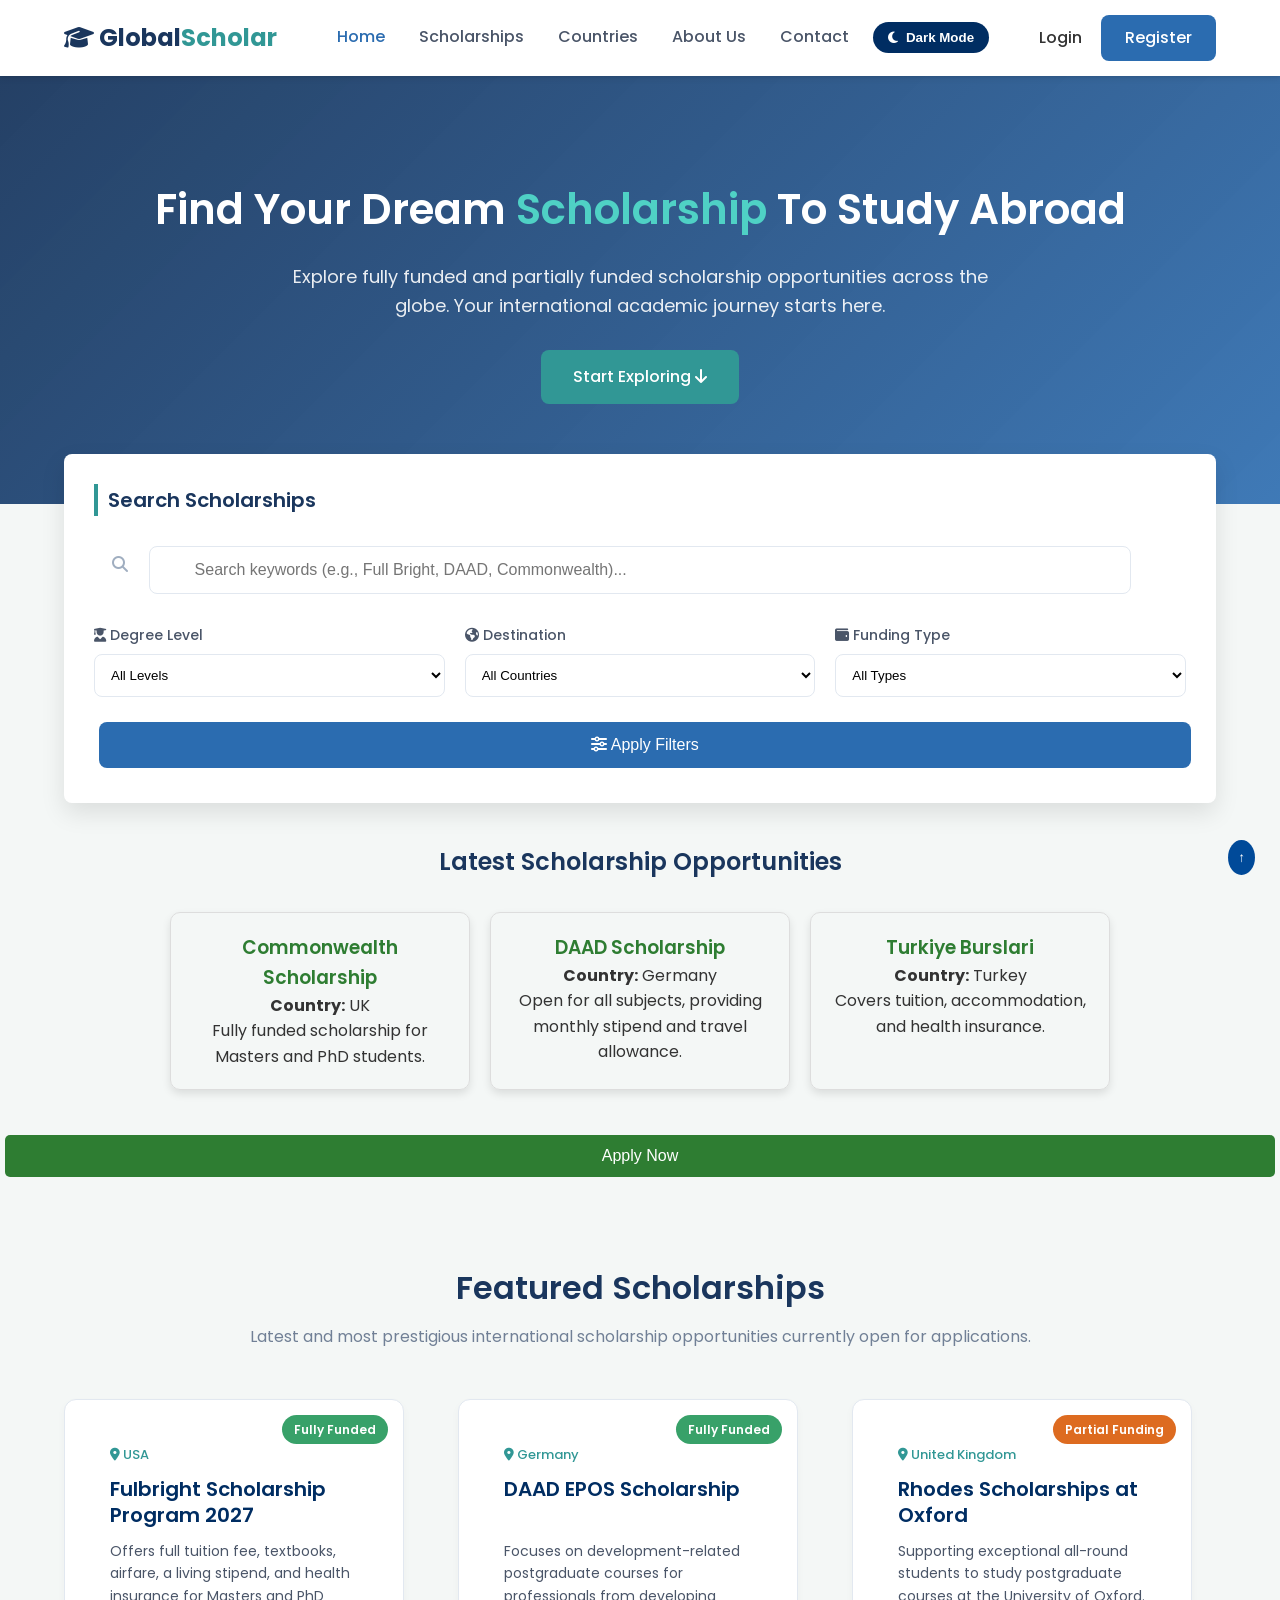
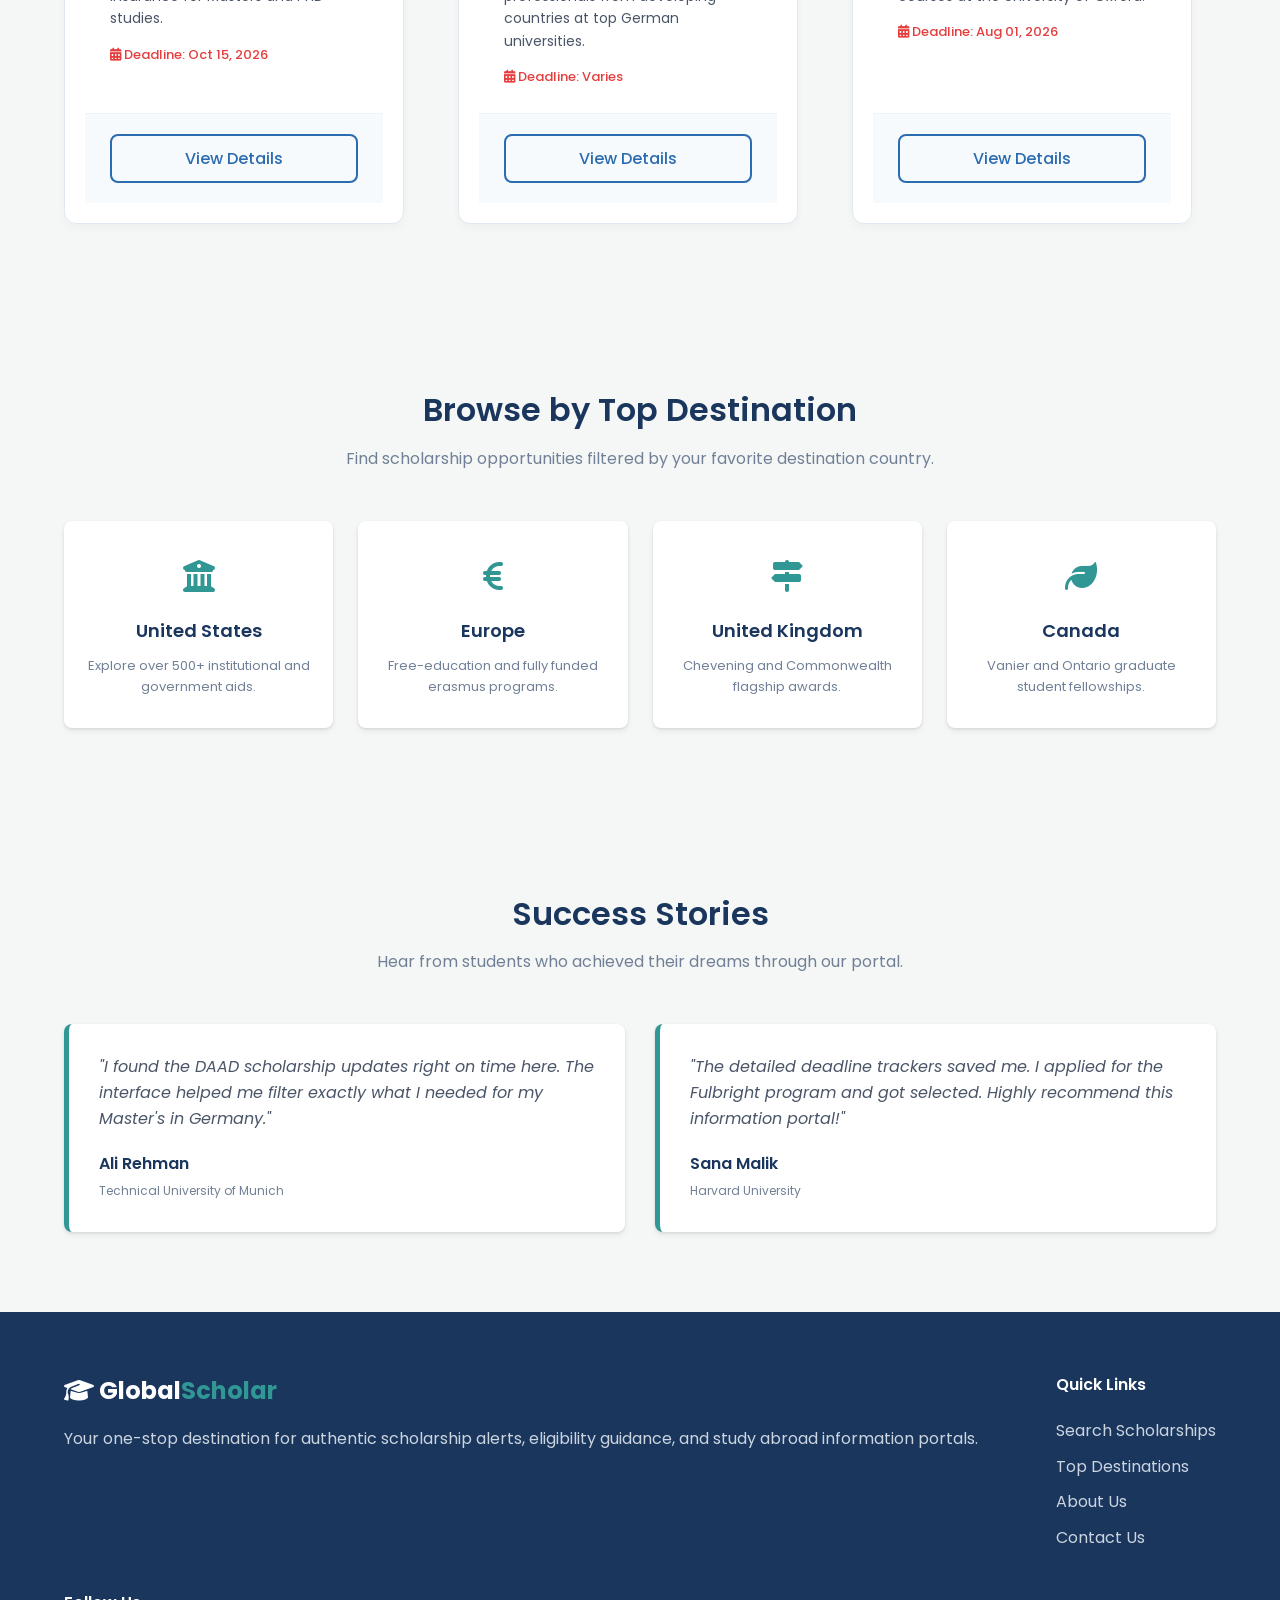
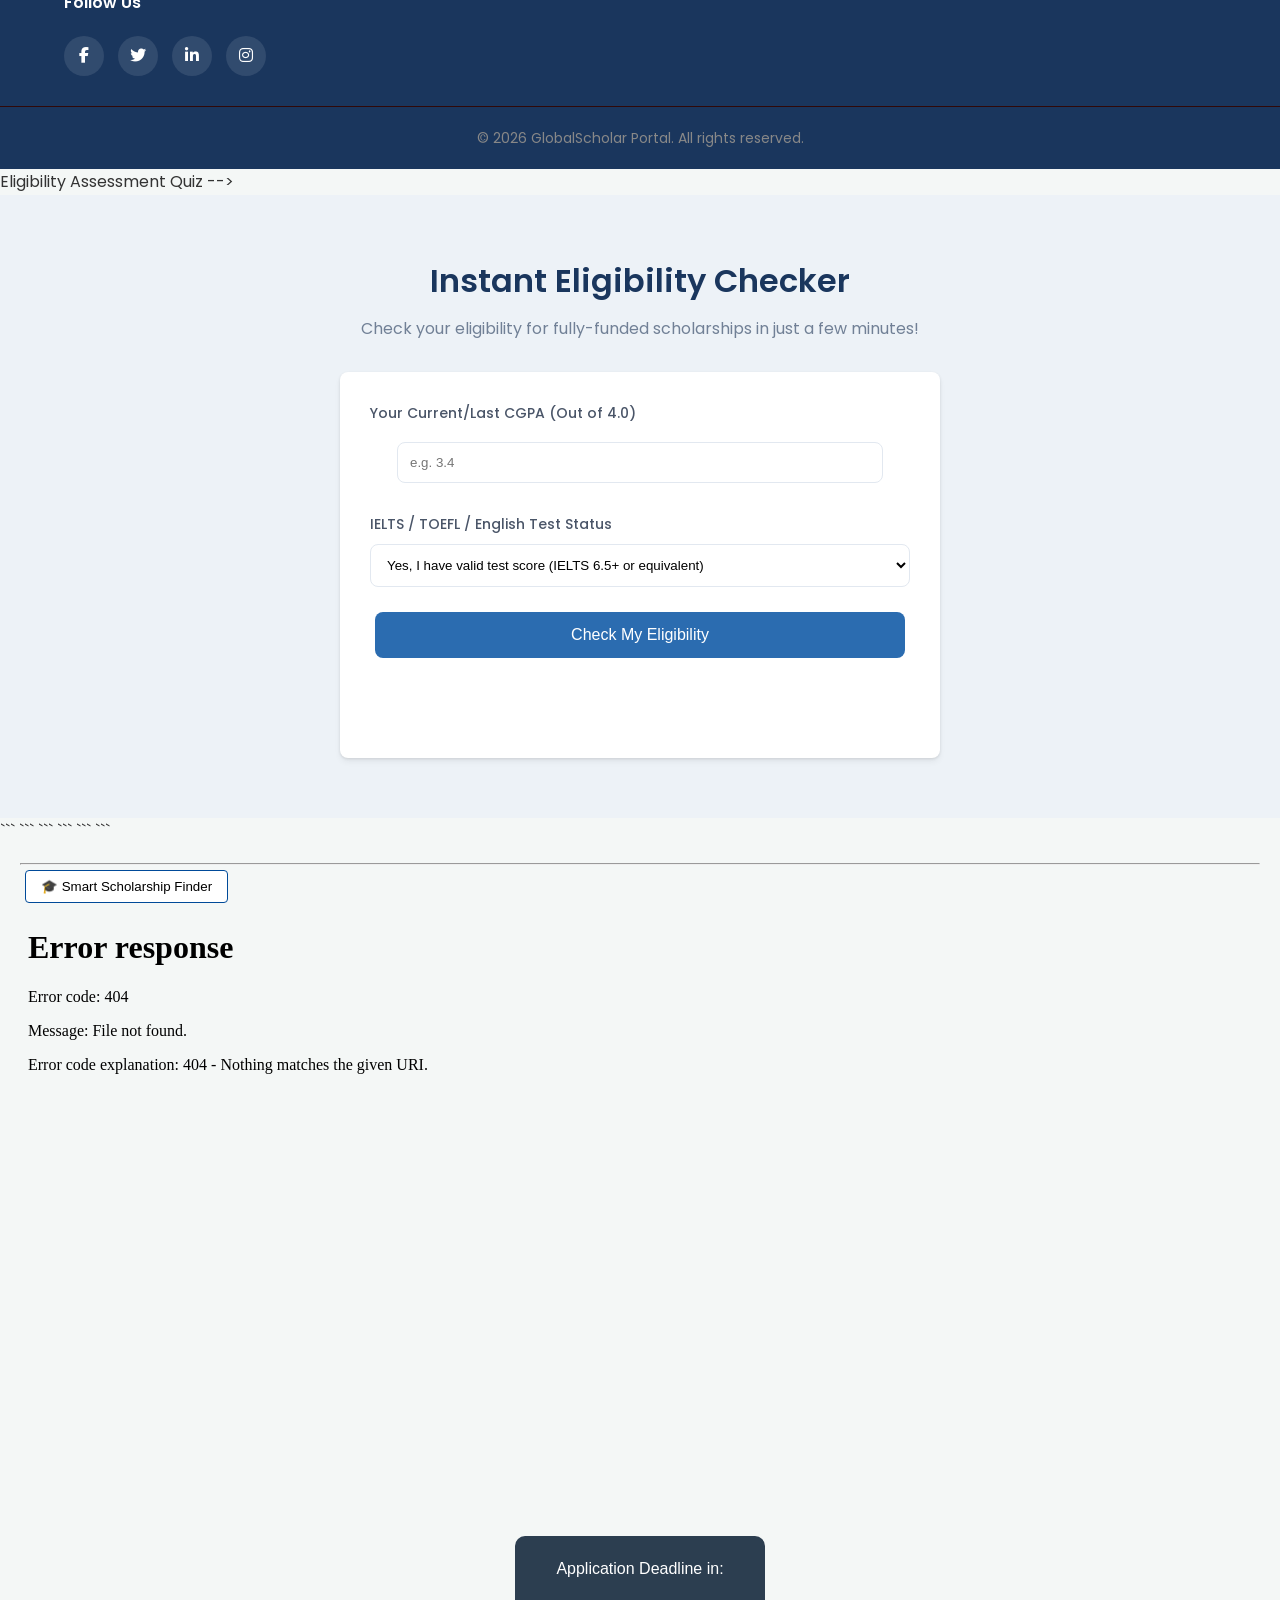
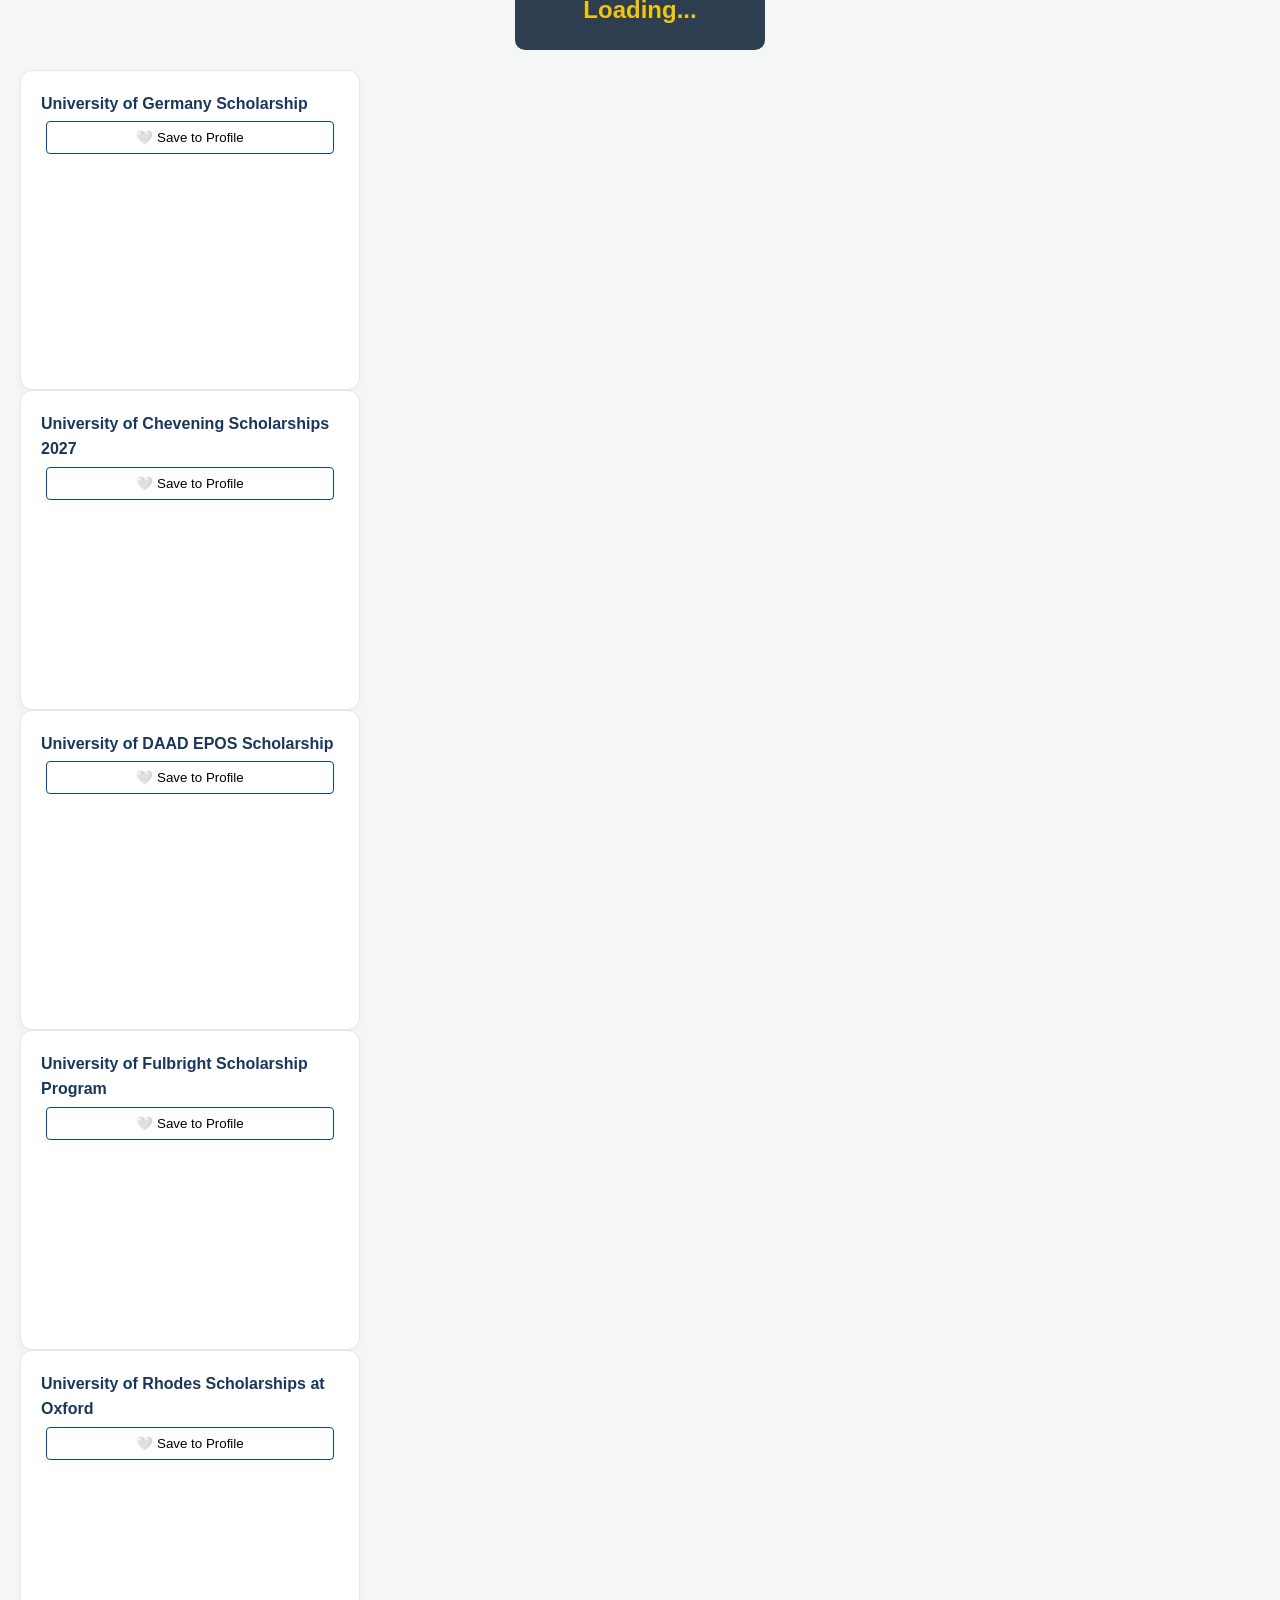
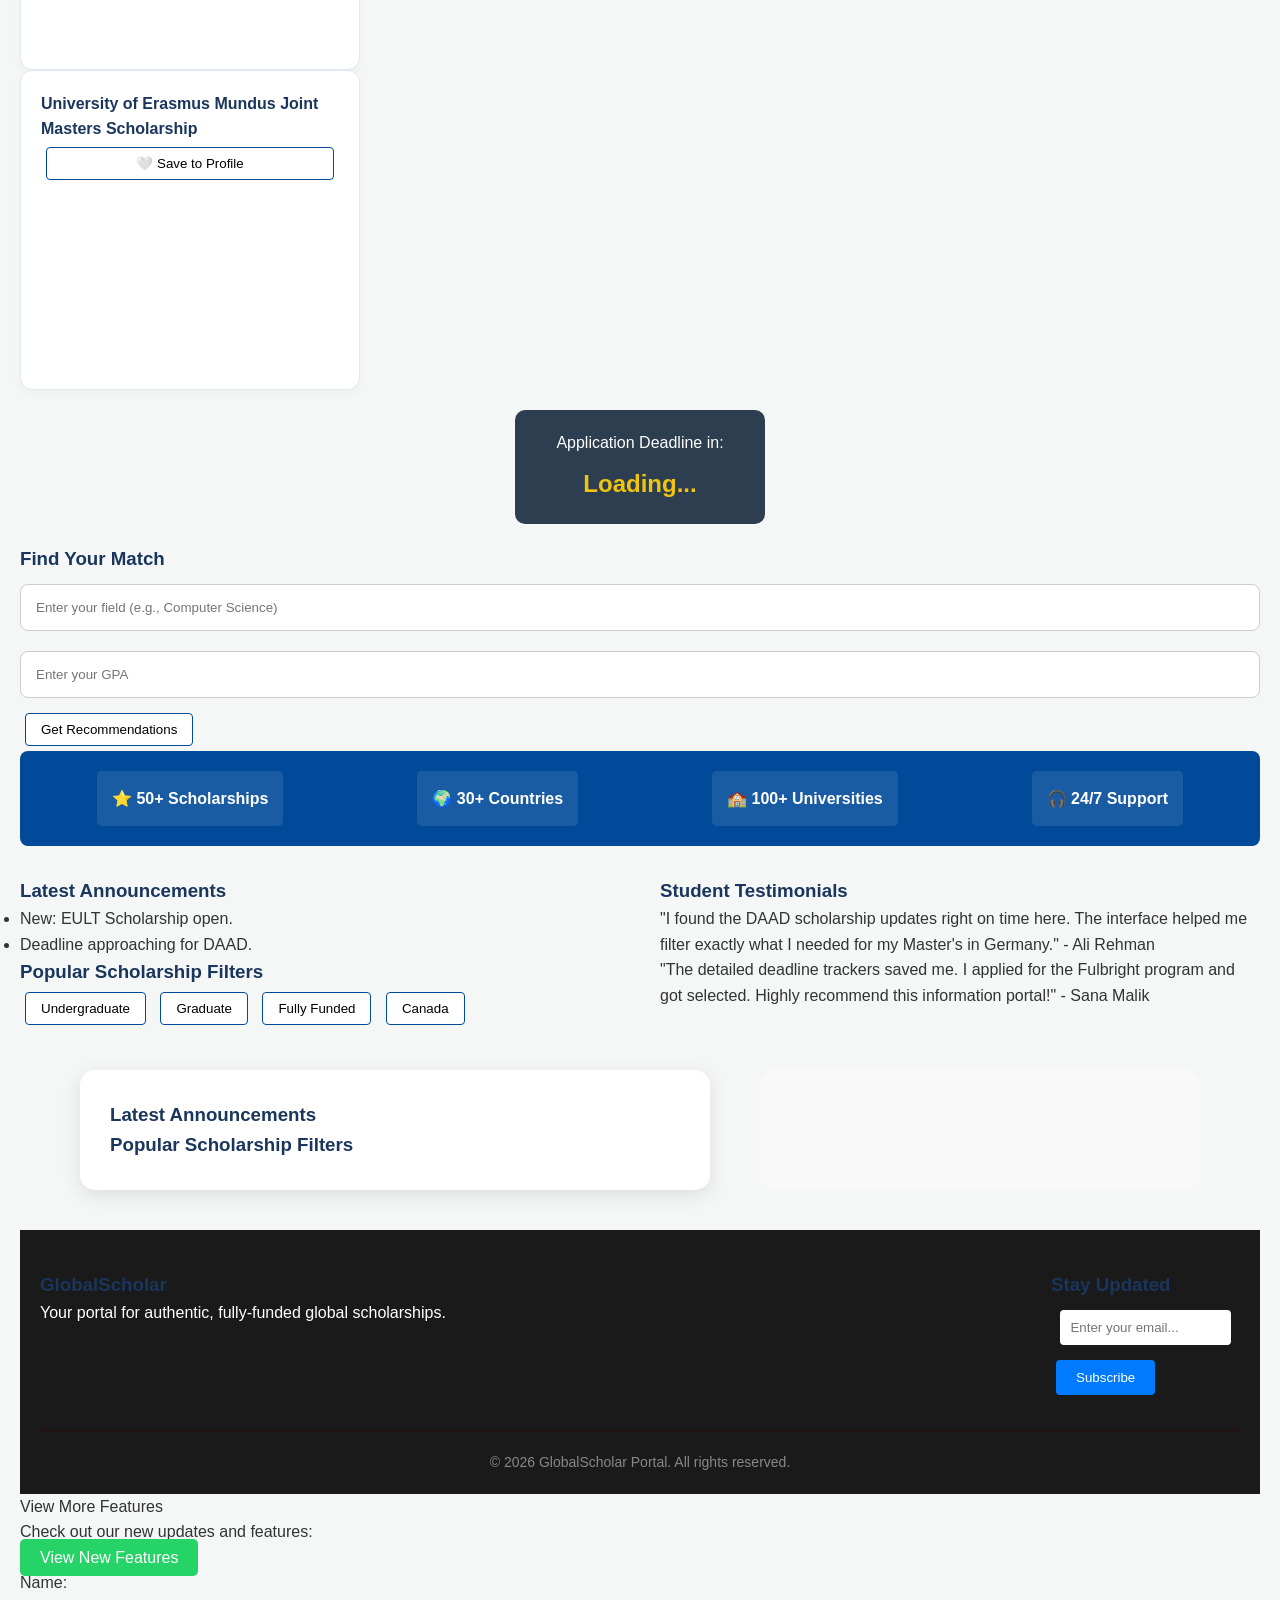
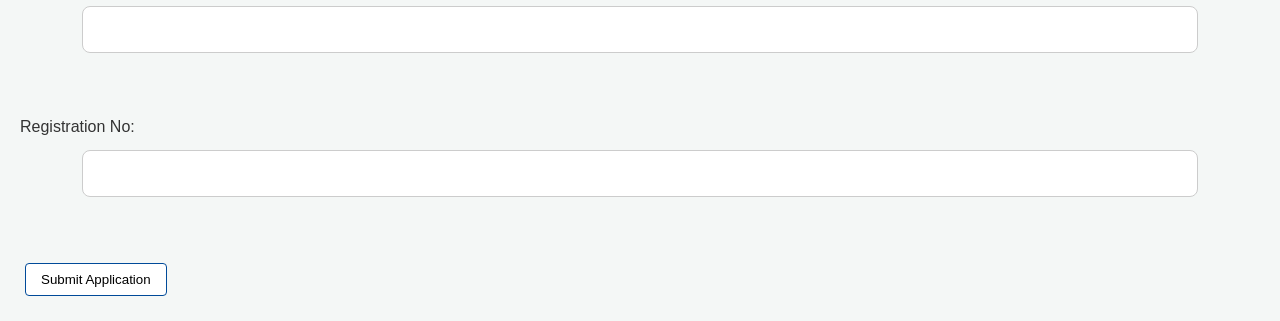
==== index.html @ ce367b67 "Add files via upload upload" ====
<!DOCTYPE html>
<html lang="en">
<head>
    <meta charset="UTF-8">
    <meta name="viewport" content="width=device-width, initial-scale=1.0">
    <title>GlobalScholar | Study Abroad Scholarship Information Portal</title>
    <link href="https://fonts.googleapis.com/css2?family=Poppins:wght@300;400;500;600;700&display=swap" rel="stylesheet">
    <link rel="stylesheet" href="https://cdnjs.cloudflare.com/ajax/libs/font-awesome/6.4.0/css/all.min.css">
    <link rel="stylesheet" href="style.css">
    <link rel="stylesheet" href="smooth.css">
    <link rel="stylesheet" href="fix-layout.css">
</head>
<link rel="stylesheet" href="fix-jump.css">
<script src="fix-jump.js"></script>
<body>

    <header class="navbar">
        <div class="container logo-container">
            <a href="#" class="logo"><i class="fas fa-graduation-cap"></i> Global<span>Scholar</span></a>

            <!-- Is code ko index.html ke Header ke andar nav-links se replace karein -->
<nav class="nav-links" id="navLinks">
    <a href="index.html" class="active">Home</a>
    <a href="#scholarships">Scholarships</a>
    <a href="#countries">Countries</a>
    <a href="about.html">About Us</a>
    <a href="contact.html">Contact</a>
    <button id="themeToggle" class="theme-btn" onclick="toggleTheme()">
    <i class="fas fa-moon"></i> Dark Mode
</button>
</nav>

            <div class="nav-auth">
                <a href="#" class="btn-login">Login</a>
                <a href="#" class="btn btn-primary">Register</a>
                
            </div>
            <button class="menu-toggle" id="menuToggle">
                <i class="fas fa-bars"></i>
            </button>

        </div>
    </header>

    <section class="hero">
        <div class="container hero-content">
            <h1>Find Your Dream <span>Scholarship</span> To Study Abroad</h1>
            <p>Explore fully funded and partially funded scholarship opportunities across the globe. Your international academic journey starts here.</p>
            <a href="#search-section" class="btn btn-secondary btn-large">Start Exploring <i class="fas fa-arrow-down"></i></a>
        </div>
    </section>

    <section id="search-section" class="search-filter-section">
        <div class="container">
            <div class="search-wrapper">
                <h2>Search Scholarships</h2>
                <form id="filterForm" class="filter-form">
                    <div class="input-group search-bar">
                        <i class="fas fa-search"></i>
                        <input type="text" id="searchInput" placeholder="Search keywords (e.g., Full Bright, DAAD, Commonwealth)...">
                    </div>
                    <div class="filters-grid">
                        <div class="input-group">
                            <label for="degreeFilter"><i class="fas fa-user-graduate"></i> Degree Level</label>
                            <select id="degreeFilter">
                                <option value="">All Levels</option>
                                <option value="bachelors">Bachelors</option>
                                <option value="masters">Masters / MS</option>
                                <option value="phd">PhD</option>
                            </select>
                        </div>
                        <div class="input-group">
                            <label for="countryFilter"><i class="fas fa-globe-americas"></i> Destination</label>
                            <select id="countryFilter">
                                <option value="">All Countries</option>
                                <option value="usa">United States</option>
                                <option value="uk">United Kingdom</option>
                                <option value="germany">Germany</option>
                                <option value="canada">Canada</option>
                                <option value="australia">Australia</option>
                            </select>
                        </div>
                        <div class="input-group">
                            <label for="typeFilter"><i class="fas fa-wallet"></i> Funding Type</label>
                            <select id="typeFilter">
                                <option value="">All Types</option>
                                <option value="fully-funded">Fully Funded</option>
                                <option value="partially-funded">Partially Funded</option>
                                <option value="tuition-waiver">Tuition Fee Waiver</option>
                            </select>
                        </div>
                    </div>
                    <button type="submit" class="btn btn-primary btn-search"><i class="fas fa-sliders-h"></i> Apply Filters</button>
                </form>
            </div>
        </div>
    </section>

             <section id="scholarships" style="padding: 40px 20px; text-align: center;">
    <h2 style="margin-bottom: 30px;">Latest Scholarship Opportunities</h2>
    
    <div style="display: flex; flex-wrap: wrap; justify-content: center; gap: 20px;">

        <div style="border: 1px solid #ddd; padding: 20px; width: 300px; border-radius: 10px; box-shadow: 0 4px 8px rgba(0,0,0,0.1);">
            <h3 style="color: #2e7d32;">Commonwealth Scholarship</h3>
            <p><strong>Country:</strong> UK</p>
            <p>Fully funded scholarship for Masters and PhD students.</p>
            </div>

        <div style="border: 1px solid #ddd; padding: 20px; width: 300px; border-radius: 10px; box-shadow: 0 4px 8px rgba(0,0,0,0.1);">
            <h3 style="color: #2e7d32;">DAAD Scholarship</h3>
            <p><strong>Country:</strong> Germany</p>
            <p>Open for all subjects, providing monthly stipend and travel allowance.</p>
            </div>

        <div style="border: 1px solid #ddd; padding: 20px; width: 300px; border-radius: 10px; box-shadow: 0 4px 8px rgba(0,0,0,0.1);">
            <h3 style="color: #2e7d32;">Turkiye Burslari</h3>
            <p><strong>Country:</strong> Turkey</p>
            <p>Covers tuition, accommodation, and health insurance.</p>
            </div>

    </div>
</section>
        

    
         <button type="button" 
        onclick="window.location.href='apply.html';" 
        style="padding: 12px 24px; background-color: #2e7d32; color: white; border: none; border-radius: 5px; cursor: pointer; font-size: 16px;">
    Apply Now
</button>


        <script>
    document.querySelectorAll('a[href="#"]').forEach(anchor => {
        anchor.addEventListener('click', function (e) {
            e.preventDefault(); // Yeh page ko upar jump karne se rokta hai
        });
    });
</script>

    </div>
</section>


    <section id="scholarships" class="scholarships-section">
        <div class="container">
            <div class="section-title">
                <h2>Featured Scholarships</h2>
                <p>Latest and most prestigious international scholarship opportunities currently open for applications.</p>
            </div>
            
            <div class="scholarship-grid" id="scholarshipGrid">
                <div class="scholarship-card" data-degree="masters phd" data-country="usa" data-type="fully-funded">
                    <div class="card-badge fully-funded">Fully Funded</div>
                    <div class="card-body">
                        <div class="country-tag"><i class="fas fa-map-marker-alt"></i> USA</div>
                        <h3>Fulbright Scholarship Program 2027</h3>
                        <p>Offers full tuition fee, textbooks, airfare, a living stipend, and health insurance for Masters and PhD studies.</p>
                        <div class="card-meta">
                            <span><i class="fas fa-calendar-alt"></i> Deadline: Oct 15, 2026</span>
                        </div>
                    </div>
                    <div class="card-footer">
                        <a href="#" class="btn btn-outline">View Details</a>
                    </div>
                </div>

                <div class="scholarship-card" data-degree="masters" data-country="germany" data-type="fully-funded">
                    <div class="card-badge fully-funded">Fully Funded</div>
                    <div class="card-body">
                        <div class="country-tag"><i class="fas fa-map-marker-alt"></i> Germany</div>
                        <h3>DAAD EPOS Scholarship</h3>
                        <p>Focuses on development-related postgraduate courses for professionals from developing countries at top German universities.</p>
                        <div class="card-meta">
                            <span><i class="fas fa-calendar-alt"></i> Deadline: Varies</span>
                        </div>
                    </div>
                    <div class="card-footer">
                        <a href="#" class="btn btn-outline">View Details</a>
                    </div>
                </div>

                <div class="scholarship-card" data-degree="bachelors masters" data-country="uk" data-type="partially-funded">
                    <div class="card-badge partially-funded">Partial Funding</div>
                    <div class="card-body">
                        <div class="country-tag"><i class="fas fa-map-marker-alt"></i> United Kingdom</div>
                        <h3>Rhodes Scholarships at Oxford</h3>
                        <p>Supporting exceptional all-round students to study postgraduate courses at the University of Oxford.</p>
                        <div class="card-meta">
                            <span><i class="fas fa-calendar-alt"></i> Deadline: Aug 01, 2026</span>
                        </div>
                    </div>
                    <div class="card-footer">
                        <a href="#" class="btn btn-outline">View Details</a>
                    </div>
                </div>
            </div>
        </div>
    </section>

    <section id="countries" class="countries-section">
        <div class="container">
            <div class="section-title">
                <h2>Browse by Top Destination</h2>
                <p>Find scholarship opportunities filtered by your favorite destination country.</p>
            </div>
            <div class="countries-grid">
                <div class="country-card">
                    <div class="icon-box"><i class="fas fa-university"></i></div>
                    <h3>United States</h3>
                    <p>Explore over 500+ institutional and government aids.</p>
                </div>
                <div class="country-card">
                    <div class="icon-box"><i class="fas fa-euro-sign"></i></div>
                    <h3>Europe</h3>
                    <p>Free-education and fully funded erasmus programs.</p>
                </div>
                <div class="country-card">
                    <div class="icon-box"><i class="fas fa-map-signs"></i></div>
                    <h3>United Kingdom</h3>
                    <p>Chevening and Commonwealth flagship awards.</p>
                </div>
                <div class="country-card">
                    <div class="icon-box"><i class="fas fa-leaf"></i></div>
                    <h3>Canada</h3>
                    <p>Vanier and Ontario graduate student fellowships.</p>
                </div>
            </div>
        </div>
    </section>

    <section class="testimonials-section">
        <div class="container">
            <div class="section-title">
                <h2>Success Stories</h2>
                <p>Hear from students who achieved their dreams through our portal.</p>
            </div>
            <div class="testimonials-grid">
                <div class="testimonial-card">
                    <p class="quote">"I found the DAAD scholarship updates right on time here. The interface helped me filter exactly what I needed for my Master's in Germany."</p>
                    <div class="user-info">
                        <h4>Ali Rehman</h4>
                        <span>Technical University of Munich</span>
                    </div>
                </div>
                <div class="testimonial-card">
                    <p class="quote">"The detailed deadline trackers saved me. I applied for the Fulbright program and got selected. Highly recommend this information portal!"</p>
                    <div class="user-info">
                        <h4>Sana Malik</h4>
                        <span>Harvard University</span>
                    </div>
                </div>
            </div>
        </div>
    </section>

    <footer>
        <div class="container footer-content">
            <div class="footer-brand">
                <a href="#" class="logo"><i class="fas fa-graduation-cap"></i> Global<span>Scholar</span></a>
                <p>Your one-stop destination for authentic scholarship alerts, eligibility guidance, and study abroad information portals.</p>
            </div>
            
            
<div class="footer-links">
    <h4>Quick Links</h4>
    <ul>
        <li><a href="#search-section">Search Scholarships</a></li>
        <li><a href="#countries">Top Destinations</a></li>
        <li><a href="about.html">About Us</a></li>
        <li><a href="contact.html">Contact Us</a></li>
    </ul>
</div>
            <div class="footer-socials">
                <h4>Follow Us</h4>
                <div class="social-icons">
                    <a href="#"><i class="fab fa-facebook-f"></i></a>
                    <a href="#"><i class="fab fa-twitter"></i></a>
                    <a href="#"><i class="fab fa-linkedin-in"></i></a>
                    <a href="#"><i class="fab fa-instagram"></i></a>
    
                </div>
            </div>
        </div>
        <div class="footer-bottom">
            <p>&copy; 2026 GlobalScholar Portal. All rights reserved.</p>
        </div>
    </footer>
    
    <script src="script.js"></script>

Eligibility Assessment Quiz -->
<section class="quiz-section" style="padding: 60px 0; background-color: #edf2f7;">
    <div class="container">
        <div class="section-title" style="text-align: center; margin-bottom: 30px;">
            <h2>Instant Eligibility Checker</h2>
            <p>Check your eligibility for fully-funded scholarships in just a few minutes!</p>
        </div>
        
        <div style="max-width: 600px; margin: 0 auto; background: #fff; padding: 30px; border-radius: 8px; box-shadow: var(--shadow);">
            <form id="eligibilityForm" style="display: flex; flex-direction: column; gap: 20px;">
                <div class="input-group" style="display: flex; flex-direction: column; gap: 8px;">
                    <label style="font-weight: 500;">Your Current/Last CGPA (Out of 4.0)</label>
                    <input type="number" id="quizCgpa" step="0.1" min="0" max="4" placeholder="e.g. 3.4" required style="padding: 12px; border: 1px solid #e2e8f0; border-radius: 8px; outline: none;">
                </div>
                
                <div class="input-group" style="display: flex; flex-direction: column; gap: 8px;">
                    <label style="font-weight: 500;">IELTS / TOEFL / English Test Status</label>
                    <select id="quizEnglish" required style="padding: 12px; border: 1px solid #e2e8f0; border-radius: 8px; outline: none; background: #fff;">
                        <option value="yes">Yes, I have valid test score (IELTS 6.5+ or equivalent)</option>
                        <option value="no">No, but I can manage or have English Proficiency Certificate</option>
                    </select>
                </div>

                <button type="submit" class="btn btn-primary" style="padding: 14px; font-size: 16px;">Check My Eligibility</button>
            </form>

            <!-- Result Box hidden by default -->
            <div id="quizResult" style="display: 5; margin-top: 25px; padding: 20px; border-radius: 8px; text-align: center; font-weight: 500;"></div>
        </div>
    </div>
</section>
<script src="auth-system.js"></script>
    <script src="portal-analytics.js"></script>
    <script src="destination-cards.js"></script>
    <script src="student-reviews.js"></script>
    <script src="final-patch.js"></script>
    <script type="module" src="firebase-config.js"></script>
</body>
</html>

<script src="script.js"></script>
<script src="-addon.js"></script> ```
<script src="script.js"></script>
<script src="feedback-widget.js"></script> ```

<script src="script.js"></script>
<script src="-addon.js"></script>
<script src="features-hub.js"></script> ```

<script src="features-hub.js"></script>
<script src="more-features.js"></script> ```

<script src="features-hub.js"></script>
<script src="more-features.js"></script>
<script src="success-stories.js"></script> ```

<script src="more-features.js"></script>
<script src="final-patch.js"></script> ```
<script src="portal-analytics.js"></script>
    <script src="destination-cards.js"></script>
    <script src="student-reviews.js"></script>
    
    <script src="final-patch.js"></script>
    <script src="portal-analytics.js"></script>
    <script src="destination-cards.js"></script>
    <script src="student-reviews.js"></script>
    <script src="admin-contact.js"></script> <script src="final-patch.js"></script>
    <section style="padding: 20px; font-family: sans-serif;">
    
    </div>

    <hr>

<script>
    
    const dbUrl ="https://console.firebase.google.com/project/scholarship-portal-427b4/overview" ;

    
    document.getElementById('myContactForm').addEventListener('submit', async (e) => {
        e.preventDefault();
        const data = {
            name: document.getElementById('name').value,
            msg: document.getElementById('msg').value
        };
        await fetch(dbUrl, { method: 'POST', body: JSON.stringify(data) });
        alert("Data Saved!");
        location.reload(); // Page refresh hoga taake dashboard update ho jaye
    });

    
    fetch(dbUrl)
    .then(res => res.json())
    .then(data => {
        const list = document.getElementById('data-list');
        list.innerHTML = "";
        for(let key in data) {
            list.innerHTML += `<p><b>${data[key].name}:</b> ${data[key].msg}</p>`;
        }
    });
</script>

<script>
    
    const databaseurl="https://console.firebase.google.com/project/scholarship-portal-427b4/overview.json" ;

    // 1. Data Save Karne Ka Logic
    document.getElementById('queryForm').addEventListener('submit', async (e) => {
        e.preventDefault();
        const data = {
            name: document.getElementById('userName').value,
            question: document.getElementById('userQuestion').value,
            date: new Date().toLocaleDateString()
        };
        await fetch(dbUrl, { method: 'POST', body: JSON.stringify(data) });
        alert("Question Submitted Successfully!");
         
    });

    // 2. Data Fetch (Dikhane) Ka Logic
    fetch(dbUrl)
    .then(res => res.json())
    .then(data => {
        const list = document.getElementById('queryList');
        list.innerHTML = "";
        for(let key in data) {
            list.innerHTML += `<div style="border-bottom: 1px solid #eee; padding: 10px 0;">
                <b style="color: #333;">${data[key].name}</b>: ${data[key].question} 
                <br><small style="color: #888;">Posted on: ${data[key].date}</small>
            </div>`;
        }
    });
</script>
<a href="smart-finder.html">
  <button>🎓 Smart Scholarship Finder</button>
</a><iframe src="smart-finder.html" width="100%" height="600px" style="border:none;"></iframe>
 
<div class="timer-card">
    <p>Application Deadline in:</p>
    <div id="countdown" class="timer-display">Loading...</div>
</div>



<div class="scholarship-card">
    <h4>University of Germany Scholarship</h4>
    <button onclick="toggleSave(this)" id="saveBtn">🤍 Save to Profile</button>
</div>

<script>
function toggleSave(btn) {
    if (btn.innerText === "🤍 Save to Profile") {
        btn.innerText = "❤️ Saved!";
        
    } else {
        btn.innerText = "🤍 Save to Profile";
    }
}
</script>

<div class="scholarship-card">
    <h4>University of Chevening Scholarships 2027</h4>
    <button onclick="toggleSave(this)" id="saveBtn">🤍 Save to Profile</button>
</div>

<script>
function toggleSave(btn) {
    if (btn.innerText === "🤍 Save to Profile") {
        btn.innerText = "❤️ Saved!";
        // Yahan aap database mein save karne ka function call kar sakti hain
    } else {
        btn.innerText = "🤍 Save to Profile";
    }
}
</script>

<div class="scholarship-card">
    <h4>University of DAAD EPOS Scholarship
</h4>
    <button onclick="toggleSave(this)" id="saveBtn">🤍 Save to Profile</button>
</div>

<script>
function toggleSave(btn) {
    if (btn.innerText === "🤍 Save to Profile") {
        btn.innerText = "❤️ Saved!";
        // Yahan aap database mein save karne ka function call kar sakti hain
    } else {
        btn.innerText = "🤍 Save to Profile";
    }
}
</script>

<div class="scholarship-card">
    <h4>University of Fulbright Scholarship Program</h4>
    <button onclick="toggleSave(this)" id="saveBtn">🤍 Save to Profile</button>
</div>

<script>
function toggleSave(btn) {
    if (btn.innerText === "🤍 Save to Profile") {
        btn.innerText = "❤️ Saved!";
        // Yahan aap database mein save karne ka function call kar sakti hain
    } else {
        btn.innerText = "🤍 Save to Profile";
    }
}
</script>

<div class="scholarship-card">
    <h4>University of Rhodes Scholarships at Oxford
</h4>
    <button onclick="toggleSave(this)" id="saveBtn">🤍 Save to Profile</button>
</div>

<script>
function toggleSave(btn) {
    if (btn.innerText === "🤍 Save to Profile") {
        btn.innerText = "❤️ Saved!";
        // Yahan aap database mein save karne ka function call kar sakti hain
    } else {
        btn.innerText = "🤍 Save to Profile";
    }
}
</script>

<div class="scholarship-card">
    <h4>University of Erasmus Mundus Joint Masters
 Scholarship</h4>
    <button onclick="toggleSave(this)" id="saveBtn">🤍 Save to Profile</button>
</div>

<script>
function toggleSave(btn) {
    if (btn.innerText === "🤍 Save to Profile") {
        btn.innerText = "❤️ Saved!";
        // Yahan aap database mein save karne ka function call kar sakti hain
    } else {
        btn.innerText = "🤍 Save to Profile";
    }
}
</script>



<div class="timer-card">
    <p>Application Deadline in:</p>
    <div id="countdown" class="timer-display">Loading...</div>
</div>

<div class="recommendation-box">
    <h3>Find Your Match</h3>
    <input type="text" id="major" placeholder="Enter your field (e.g., Computer Science)">
    <input type="number" id="gpa" placeholder="Enter your GPA">
    <button onclick="getRecommendations()">Get Recommendations</button>
    <div id="matchResult"></div>
</div>

<div class="stats-banner" style="display: flex; gap: 20px; background: #004a99; padding: 20px; color: white; border-radius: 8px;">
    <div class="stat-item">⭐ 50+ Scholarships</div>
    <div class="stat-item">🌍 30+ Countries</div>
    <div class="stat-item">🏫 100+ Universities</div>
    <div class="stat-item">🎧 24/7 Support</div>
</div>

<div style="display: flex; gap: 40px; margin-top: 30px;">
    
    <div style="flex: 1;">
        <h3>Latest Announcements</h3>
        <ul>
            <li>New: EULT Scholarship open.</li>
            <li>Deadline approaching for DAAD.</li>
        </ul>


        
        <h3>Popular Scholarship Filters</h3>
        <button>Undergraduate</button> <button>Graduate</button> 
        <button>Fully Funded</button> <button>Canada</button>
    </div>

    <div style="flex: 1;">
        <h3>Student Testimonials</h3>
        <p>"I found the DAAD scholarship updates right on time here. The interface helped me filter exactly what I needed for my Master's in Germany." - Ali Rehman</p>
        <p>"The detailed deadline trackers saved me. I applied for the Fulbright program and got selected. Highly recommend this information portal!" - Sana Malik</p>

    </div>
</div>

<div class="main-layout">
    <div class="left-section">
        <h3>Latest Announcements</h3>
        <h3>Popular Scholarship Filters</h3>
        </div>

    <div class="right-section"></div>
</div>

<footer class="site-footer">
    <div class="footer-content">
        <div class="footer-section">
            <h3>GlobalScholar</h3>
            <p>Your portal for authentic, fully-funded global scholarships.</p>
        </div>
        <div class="footer-section">
            <h3>Stay Updated</h3>
            <div class="newsletter">
    <form onsubmit="event.preventDefault(); alert('Subscribed successfully!');">
        <input type="email" placeholder="Enter your email..." required>
        <button type="submit">Subscribe</button>
    </form>
</div>
        </div>
    </div>
    <div class="footer-bottom">
        <p>&copy; 2026 GlobalScholar Portal. All rights reserved.</p>
    </div>
<button onclick="window.scrollTo(0, 0);" style="position: fixed; bottom: 20px; right: 20px; padding: 10px; background: #004a99; color: white; border: none; border-radius: 50%; cursor: pointer;">↑</button>

</footer>
</body> 
</html>

<a href="features.html" class="feature-btn">View More Features</a>
<div class="features-link">
    <p>Check out our new updates and features:</p>
    <a href="features.html" style="padding: 10px 20px; background-color: #25d366; color: white; text-decoration: none; border-radius: 5px;">
        View New Features
    </a>
</div>

<form id="myForm">
    Name: <input type="text" id="name"><br><br>
    Registration No: <input type="text" id="regNo"><br><br>
    <button type="button" onclick="submitForm(event)">Submit Application</button>
</form>

<script>
    function submitForm() {
        
        event.preventDefault(); 
        
        // Yahan aap apna message dikhayein
        alert("Success! Your application has been submitted.");
        
        // Agar aap chahti hain ke data waisa hi rahe toh 'reset' na likhein
        // Agar submit ke baad fields khali karni hain toh niche wali line use karein:
        // document.getElementById("myForm").reset();
    }
</script>

<script>
    function handleFormSubmit(event) {
        // 1. Yeh line page ko refresh hone se rokti hai
        event.preventDefault(); 
        
        // 2. Ab yahan aap apna message dikha sakte hain
        alert("Success! Your application has been submitted.");
        
        // 3. (Optional) Agar aap chahti hain ke submit ke baad fields khali ho jayein:
        document.getElementById("myForm").reset();
    }
</script>
</div>

<div id="successMessage" style="display:none; color: green; font-weight: bold;">
    <h3>Successfully Submitted!</h3>
    <p>Your application is under review.</p>
</div>

<script>
    document.getElementById("scholarshipForm").addEventListener("submit", function(event){
        event.preventDefault(); // Page ko refresh hone se roke ga
        document.getElementById("form-container").style.display = "none"; // Form hata dega
        document.getElementById("successMessage").style.display = "block"; // Message dikha dega
    });
</script>
---- style.css ----
/* --- Global Reset & Variables --- */
:root {
    --primary-color: #1a365d;    /* Deep Blue */
    --secondary-color: #2b6cb0;  /* Bright Blue */
    --accent-color: #319795;     /* Teal/Green tint */
    --text-color: #2d3748;       /* Charcoal Black for readability */
    --bg-light: #f7fafc;         /* Off-white background */
    --white: #ffffff;
    --border-radius: 8px;
    --transition: all 0.3s ease;
    --shadow: 0 4px 6px rgba(0, 0, 0, 0.05), 0 1px 3px rgba(0, 0, 0, 0.1);
}

* {
    margin: 0;
    padding: 0;
    box-sizing: border-box;
}

body {
    font-family: 'Poppins', sans-serif;
    color: var(--text-color);
    background-color: var(--bg-light);
    line-height: 1.6;
}

.container {
    width: 90%;
    max-width: 1200px;
    margin: 0 auto;
}

/* --- Typography & Buttons --- */
h1, h2, h3, h4 {
    font-weight: 600;
    color: var(--primary-color);
}

a {
    text-decoration: none;
    color: inherit;
    transition: var(--transition);
}

.btn {
    display: inline-block;
    padding: 10px 24px;
    border-radius: var(--border-radius);
    font-weight: 500;
    cursor: pointer;
    transition: var(--transition);
    border: none;
}

.btn-primary {
    background-color: var(--secondary-color);
    color: var(--white);
}

.btn-primary:hover {
    background-color: var(--primary-color);
}

.btn-secondary {
    background-color: var(--accent-color);
    color: var(--white);
}

.btn-secondary:hover {
    opacity: 0.9;
}

.btn-outline {
    border: 2px solid var(--secondary-color);
    color: var(--secondary-color);
    background: transparent;
}

.btn-outline:hover {
    background-color: var(--secondary-color);
    color: var(--white);
}

/* --- Navbar Styling --- */
.navbar {
    background-color: var(--white);
    padding: 15px 0;
    box-shadow: var(--shadow);
    position: sticky;
    top: 0;
    z-index: 1000;
}

.logo-container {
    display: flex;
    justify-content: space-between;
    align-items: center;
}

.logo {
    font-size: 24px;
    font-weight: 700;
    color: var(--primary-color);
}

.logo span {
    color: var(--accent-color);
}

.nav-links a {
    margin: 0 15px;
    font-weight: 500;
    color: #4a5568;
}

.nav-links a:hover, .nav-links a.active {
    color: var(--secondary-color);
}

.nav-auth .btn-login {
    margin-right: 15px;
    font-weight: 500;
}

.menu-toggle {
    display: none;
    font-size: 24px;
    background: none;
    border: none;
    color: var(--primary-color);
}

/* --- Hero Section --- */
.hero {
    background: linear-gradient(135deg, rgba(26, 54, 93, 0.95), rgba(43, 108, 176, 0.9)), url('https://images.unsplash.com/photo-1523050854058-8df90110c9f1?ixlib=rb-4.0.3') no-repeat center center/cover;
    color: var(--white);
    padding: 100px 0;
    text-align: center;
}

.hero-content h1 {
    color: var(--white);
    font-size: 42px;
    margin-bottom: 20px;
}

.hero-content h1 span {
    color: #4fd1c5;
}

.hero-content p {
    font-size: 18px;
    max-width: 700px;
    margin: 0 auto 30px;
    opacity: 0.9;
}

.btn-large {
    padding: 14px 32px;
    font-size: 16px;
}

/* --- Search & Filter Design --- */
.search-filter-section {
    margin-top: -50px;
    position: relative;
    z-index: 10;
}

.search-wrapper {
    background-color: var(--white);
    padding: 30px;
    border-radius: var(--border-radius);
    box-shadow: 0 10px 25px rgba(0,0,0,0.1);
}

.search-wrapper h2 {
    font-size: 20px;
    margin-bottom: 20px;
    border-left: 4px solid var(--accent-color);
    padding-left: 10px;
}

.filter-form {
    display: flex;
    flex-direction: column;
    gap: 20px;
}

.input-group {
    display: flex;
    flex-direction: column;
    gap: 8px;
    position: relative;
}

.input-group label {
    font-size: 14px;
    font-weight: 500;
    color: #4a5568;
}

.search-bar input {
    width: 100%;
    padding: 14px 14px 14px 45px;
    border: 1px solid #e2e8f0;
    border-radius: var(--border-radius);
    font-size: 16px;
    outline: none;
}

.search-bar i {
    position: absolute;
    left: 18px;
    top: 20px;
    color: #a0aec0;
}

.filters-grid {
    display: grid;
    grid-template-columns: repeat(auto-fit, minmax(200px, 1fr));
    gap: 20px;
}

.filters-grid select {
    padding: 12px;
    border: 1px solid #e2e8f0;
    border-radius: var(--border-radius);
    background-color: #fff;
    outline: none;
}

.btn-search {
    width: 100%;
    padding: 14px;
    font-size: 16px;
}

/* --- Section Standard Layout --- */
.scholarships-section, .countries-section, .testimonials-section {
    padding: 80px 0;
}

.section-title {
    text-align: center;
    margin-bottom: 50px;
}

.section-title h2 {
    font-size: 32px;
    margin-bottom: 10px;
}

.section-title p {
    color: #718096;
}

/* --- Scholarship Cards Grid --- */
.scholarship-grid {
    display: grid;
    grid-template-columns: repeat(auto-fit, minmax(320px, 1fr));
    gap: 30px;
}

.scholarship-card {
    background-color: var(--white);
    border-radius: var(--border-radius);
    box-shadow: var(--shadow);
    overflow: hidden;
    display: flex;
    flex-direction: column;
    position: relative;
    border-top: 4px solid var(--secondary-color);
    transition: transform 0.2s ease, box-shadow 0.2s ease;
}

.scholarship-card:hover {
    transform: translateY(-5px);
    box-shadow: 0 10px 20px rgba(0,0,0,0.1);
}

.card-badge {
    position: absolute;
    top: 15px;
    right: 15px;
    padding: 5px 12px;
    border-radius: 20px;
    font-size: 12px;
    font-weight: 600;
    color: white;
}

.card-badge.fully-funded { background-color: #38a169; }
.card-badge.partially-funded { background-color: #dd6b20; }

.card-body {
    padding: 25px;
    flex-grow: 1;
}

.country-tag {
    font-size: 13px;
    color: var(--accent-color);
    font-weight: 500;
    margin-bottom: 10px;
}

.scholarship-card h3 {
    font-size: 18px;
    margin-bottom: 12px;
    min-height: 54px;
}

.scholarship-card p {
    font-size: 14px;
    color: #4a5568;
    margin-bottom: 15px;
}

.card-meta {
    font-size: 13px;
    color: #e53e3e;
    font-weight: 500;
}

.card-footer {
    padding: 20px 25px;
    background-color: #f7fafc;
    border-top: 1px solid #edf2f7;
}

.card-footer .btn {
    width: 100%;
    text-align: center;
}

/* --- Countries Grid --- */
.countries-grid {
    display: grid;
    grid-template-columns: repeat(auto-fit, minmax(220px, 1fr));
    gap: 25px;
}

.country-card {
    background-color: var(--white);
    padding: 30px 20px;
    text-align: center;
    border-radius: var(--border-radius);
    box-shadow: var(--shadow);
}

.country-card .icon-box {
    font-size: 32px;
    color: var(--accent-color);
    margin-bottom: 15px;
}

.country-card h3 {
    font-size: 18px;
    margin-bottom: 10px;
}

.country-card p {
    font-size: 13px;
    color: #718096;
}

/* --- Testimonials --- */
.testimonials-grid {
    display: grid;
    grid-template-columns: repeat(auto-fit, minmax(45%, 1fr));
    gap: 30px;
}

.testimonial-card {
    background-color: var(--white);
    padding: 30px;
    border-radius: var(--border-radius);
    box-shadow: var(--shadow);
    border-left: 5px solid var(--accent-color);
}

.testimonial-card .quote {
    font-style: italic;
    color: #4a5568;
    margin-bottom: 20px;
}

.user-info h4 {
    font-size: 16px;
    color: var(--primary-color);
}

.user-info span {
    font-size: 12px;
    color: #718096;
}

/* --- Footer Design --- */
footer {
    background-color: var(--primary-color);
    color: #cbd5e0;
    padding: 60px 0 20px;
}

.footer-content {
    display: grid;
    grid-template-columns: 2fr 1fr 1fr;
    gap: 40px;
    margin-bottom: 40px;
}

.footer-brand .logo {
    color: white;
    display: inline-block;
    margin-bottom: 15px;
}

.footer-links h4, .footer-socials h4 {
    color: white;
    margin-bottom: 20px;
}

.footer-links ul {
    list-style: none;
}

.footer-links ul li {
    margin-bottom: 10px;
}

.footer-links ul li a:hover {
    color: white;
    padding-left: 5px;
}

.social-icons a {
    display: inline-block;
    width: 40px;
    height: 40px;
    background-color: rgba(255,255,255,0.1);
    color: white;
    text-align: center;
    line-height: 40px;
    border-radius: 50%;
    margin-right: 10px;
}

.social-icons a:hover {
    background-color: var(--accent-color);
}

.footer-bottom {
    text-align: center;
    padding-top: 20px;
    border-top: 1px solid rgba(255,255,255,0.1);
    font-size: 14px;
}

/* --- Responsive Layout Utilities --- */
@media (max-width: 768px) {
    .nav-links, .nav-auth {
        display: none; /* Can be handled via JavaScript menu toggling */
    }
    .menu-toggle {
        display: block;
    }
    .hero-content h1 {
        font-size: 32px;
    }
    .footer-content {
        grid-template-columns: 1fr;
    }
    .testimonials-grid {
        grid-template-columns: 1fr;
    }
}

/* --- DARK MODE STYLES --- */
:root {
    --bg-color: #f4f7f6;
    --card-bg: #ffffff;
    --text-color: #333333;
    --sub-text: #4a5568;
}

[data-theme="dark"] {
    --bg-color: #1a202c;
    --card-bg: #2d3748;
    --text-color: #f7fafc;
    --sub-text: #cbd5e0;
}

body {
    background-color: var(--bg-color) !important;
    color: var(--text-color) !important;
    transition: background-color 0.3s, color 0.3s;
}

.scholarship-card {
    background: var(--card-bg) !important;
    color: var(--text-color) !important;
}

.scholarship-card p {
    color: var(--sub-text) !important;
}

.theme-btn {
    background: #002d62;
    color: white;
    border: none;
    padding: 8px 15px;
    border-radius: 20px;
    cursor: pointer;
    font-weight: 600;
    display: inline-flex;
    align-items: center;
    gap: 8px;
    transition: background 0.2s;
}
[data-theme="dark"] .theme-btn {
    background: #4a5568;
}
/* --- SUGGESTIONS BOX STYLING --- */
.suggestions-box {
    position: absolute;
    background: white;
    border: 1px solid #cbd5e0;
    border-top: none;
    border-radius: 0 0 6px 6px;
    max-height: 200px;
    overflow-y: auto;
    width: 100%;
    z-index: 100;
    display: none;
    box-shadow: 0 4px 6px rgba(0,0,0,0.05);
}
[data-theme="dark"] .suggestions-box {
    background: #2d3748;
    border-color: #4a5568;
}
.suggestion-item {
    padding: 10px 15px;
    cursor: pointer;
    color: var(--text-color);
}
.suggestion-item:hover {
    background-color: #edf2f7;
}
[data-theme="dark"] .suggestion-item:hover {
    background-color: #4a5568;
}

.countdown-badge {
    display: inline-block;
    background: #edf2f7;
    color: #4a5568;
    padding: 4px 10px;
    border-radius: 50px;
    font-size: 12px;
    font-weight: 600;
    margin-bottom: 12px;
    width: fit-content;
}
[data-theme="dark"] .countdown-badge {
    background: #4a5568;
    color: #edf2f7;
}

/* --- PERFECT CARD STRUCTURE FIX --- */
.scholarship-card {
    background: white;
    border: 1px solid #e2e8f0;
    border-radius: 12px;
    padding: 20px;
    width: 340px;
    min-height: 320px; /* Sab cards ki height ek barabar rahegi */
    display: flex;
    flex-direction: column;
    box-shadow: 0 4px 10px rgba(0, 0, 0, 0.03);
    transition: transform 0.2s, box-shadow 0.2s;
    position: relative;
}

.scholarship-card:hover {
    transform: translateY(-5px);
    box-shadow: 0 10px 20px rgba(0,0,0,0.08);
}

/* Top Row: Layout */
.card-top-row {
    display: flex;
    justify-content: space-between;
    align-items: center;
    margin-bottom: 15px;
    width: 100%;
}

.countdown-badge {
    background: #edf2f7;
    color: #4a5568;
    padding: 5px 12px;
    border-radius: 20px;
    font-size: 12px;
    font-weight: 600;
}

.bookmark-btn {
    background: none;
    border: none;
    font-size: 18px;
    color: #e53e3e;
    cursor: pointer;
    padding: 0;
}

/* Content Truncation */
.scholarship-card h3 {
    font-size: 20px;
    color: #002d62;
    margin-bottom: 10px;
    line-height: 1.3;
}

.card-desc {
    font-size: 14px;
    color: #718096;
    line-height: 1.5;
    margin-bottom: 20px;
}

/* Bottom Row Dynamic Alignment */
.card-bottom-row {
    margin-top: auto; /* Isse date aur button hamesha card ke bottom par rahenge */
    display: flex;
    justify-content: space-between;
    align-items: center;
    width: 100%;
    border-top: 1px solid #edf2f7;
    padding-top: 15px;
}

.card-date {
    font-size: 12px;
    color: #718096;
    font-weight: 500;
}

.view-details-btn {
    background: #002d62;
    color: white;
    text-decoration: none;
    padding: 8px 16px;
    border-radius: 6px;
    font-size: 13px;
    font-weight: 600;
    transition: background 0.2s;
}

.view-details-btn:hover {
    background: #001a3a;
}



/* Form inputs ki stability ke liye */
form input, form textarea {
    display: block !important;
    width: 90% !important;          /* Width fix rahegi */
    margin: 10px auto !important;   /* Jump nahi karega */
}

/* Timer Card Design */
.timer-card {
    background: #2c3e50;
    color: white;
    padding: 20px;
    border-radius: 10px;
    text-align: center;
    width: 250px;
    margin: 20px auto;
    font-family: Arial, sans-serif;
}
.timer-display {
    font-size: 24px;
    font-weight: bold;
    margin-top: 10px;
    color: #f1c40f; /* Golden color for countdown */
}

.stats-banner {
    justify-content: space-around;
    align-items: center;
    font-weight: bold;
}
.stat-item {
    background: rgba(255,255,255,0.1);
    padding: 15px;
    border-radius: 5px;
}
button {
    padding: 8px 15px;
    margin: 5px;
    border: 1px solid #004a99;
    background: white;
    cursor: pointer;
    border-radius: 4px;
}
button:hover {
    background: #004a99;
    color: white;
}

/* Layout Container ko phailane ke liye */
.main-layout {
    display: flex;
    justify-content: space-between;
    padding: 40px; /* Space barhane ke liye */
    gap: 50px;     /* Dono sections ke darmiyan gap */
    max-width: 1200px;
    margin: 0 auto;
}

/* Annoucement aur Filters wale box ko bada karein */
.left-section {
    flex: 1.5; /* Yeh hissa bada hoga */
    background: #ffffff;
    padding: 30px;
    border-radius: 15px;
    box-shadow: 0 5px 20px rgba(0,0,0,0.1); /* Professional shadow */
}

/* Contact Us form ko set karein */
.right-section {
    flex: 1; /* Yeh thoda chota hoga */
    background: #f9f9f9;
    padding: 30px;
    border-radius: 15px;
}

/* Input fields ko bada karein */
input, textarea {
    width: 100%;
    padding: 15px; /* Input boxes ko bada karne ke liye */
    margin: 10px 0;
    border: 1px solid #ccc;
    border-radius: 8px;
}

.site-footer {
    background: #1a1a1a;
    color: #ffffff;
    padding: 40px 20px 20px;
    margin-top: 50px;
}
.footer-content {
    display: flex;
    justify-content: space-between;
    flex-wrap: wrap;
    max-width: 1200px;
    margin: 0 auto;
    gap: 30px;
}
.newsletter {
    display: flex;
    gap: 10px;
}
.newsletter input {
    padding: 10px;
    border-radius: 4px;
    border: none;
}
.newsletter button {
    background: #007bff;
    color: white;
    padding: 10px 20px;
    border: none;
    border-radius: 4px;
    cursor: pointer;
}
.footer-bottom {
    text-align: center;
    border-top: 1px solid #300909;
    margin-top: 30px;
    padding-top: 20px;
    font-size: 14px;
    color: #888;
}
.newsletter button {
    cursor: pointer; /* Yeh batata hai ke button clickable hai */
    position: relative;
    z-index: 10;
}
/* Body ko flex container banayein */
body {
    display: flex;
    flex-direction: column;
    min-height: 100vh; /* Puri screen ki height */
    margin: 0;
}

/* Footer ko page ke niche dhakelne ke liye */
.site-footer {
    margin-top: auto; /* Ye footer ko automatically page ke end mein rakhega */
}
.chat-btn {
    position: fixed; /* Screen par fix rahega */
    bottom: 20px;    /* Neeche se distance */
    right: 20px;     /* Right side se distance */
    z-index: 999999; /* Isay sab se oopar layega */
    cursor: pointer !important; /* Mouse ko hand icon banayega */
    pointer-events: auto !important; /* Click ko allow karega */
}
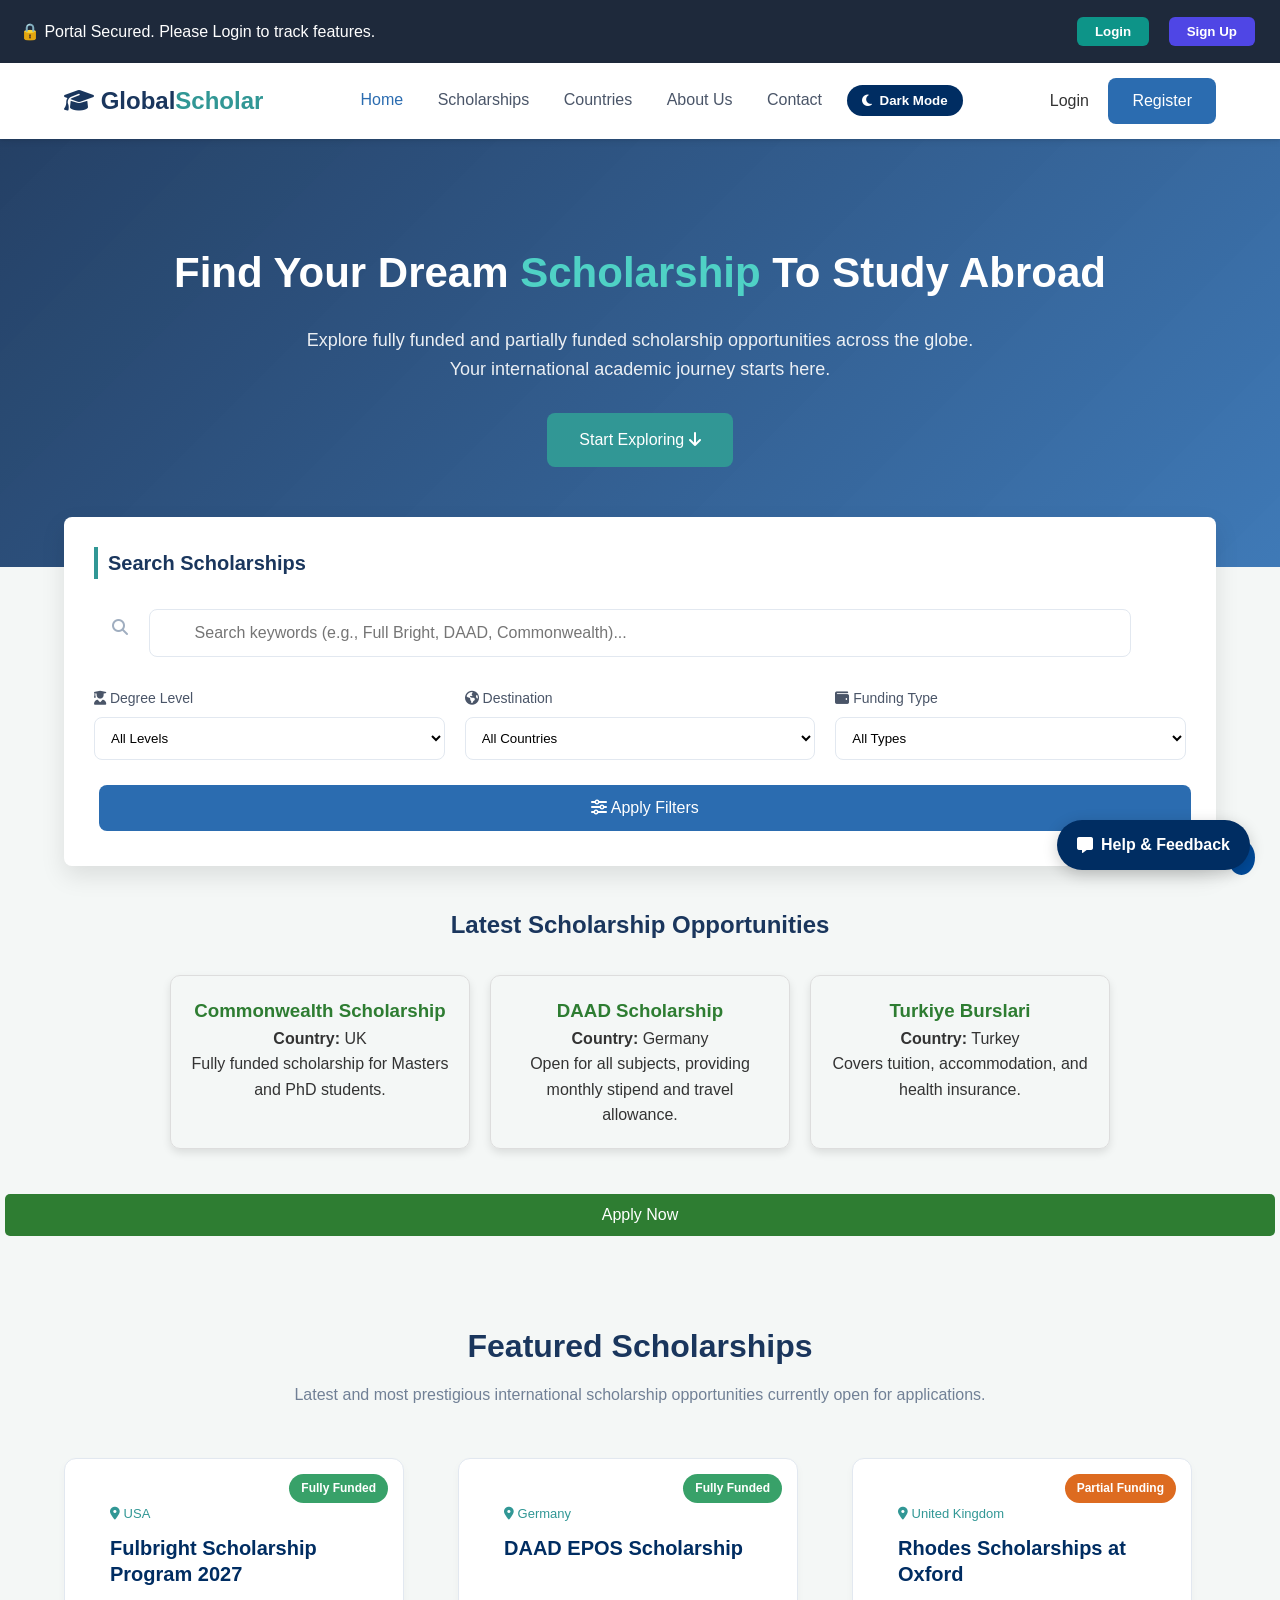
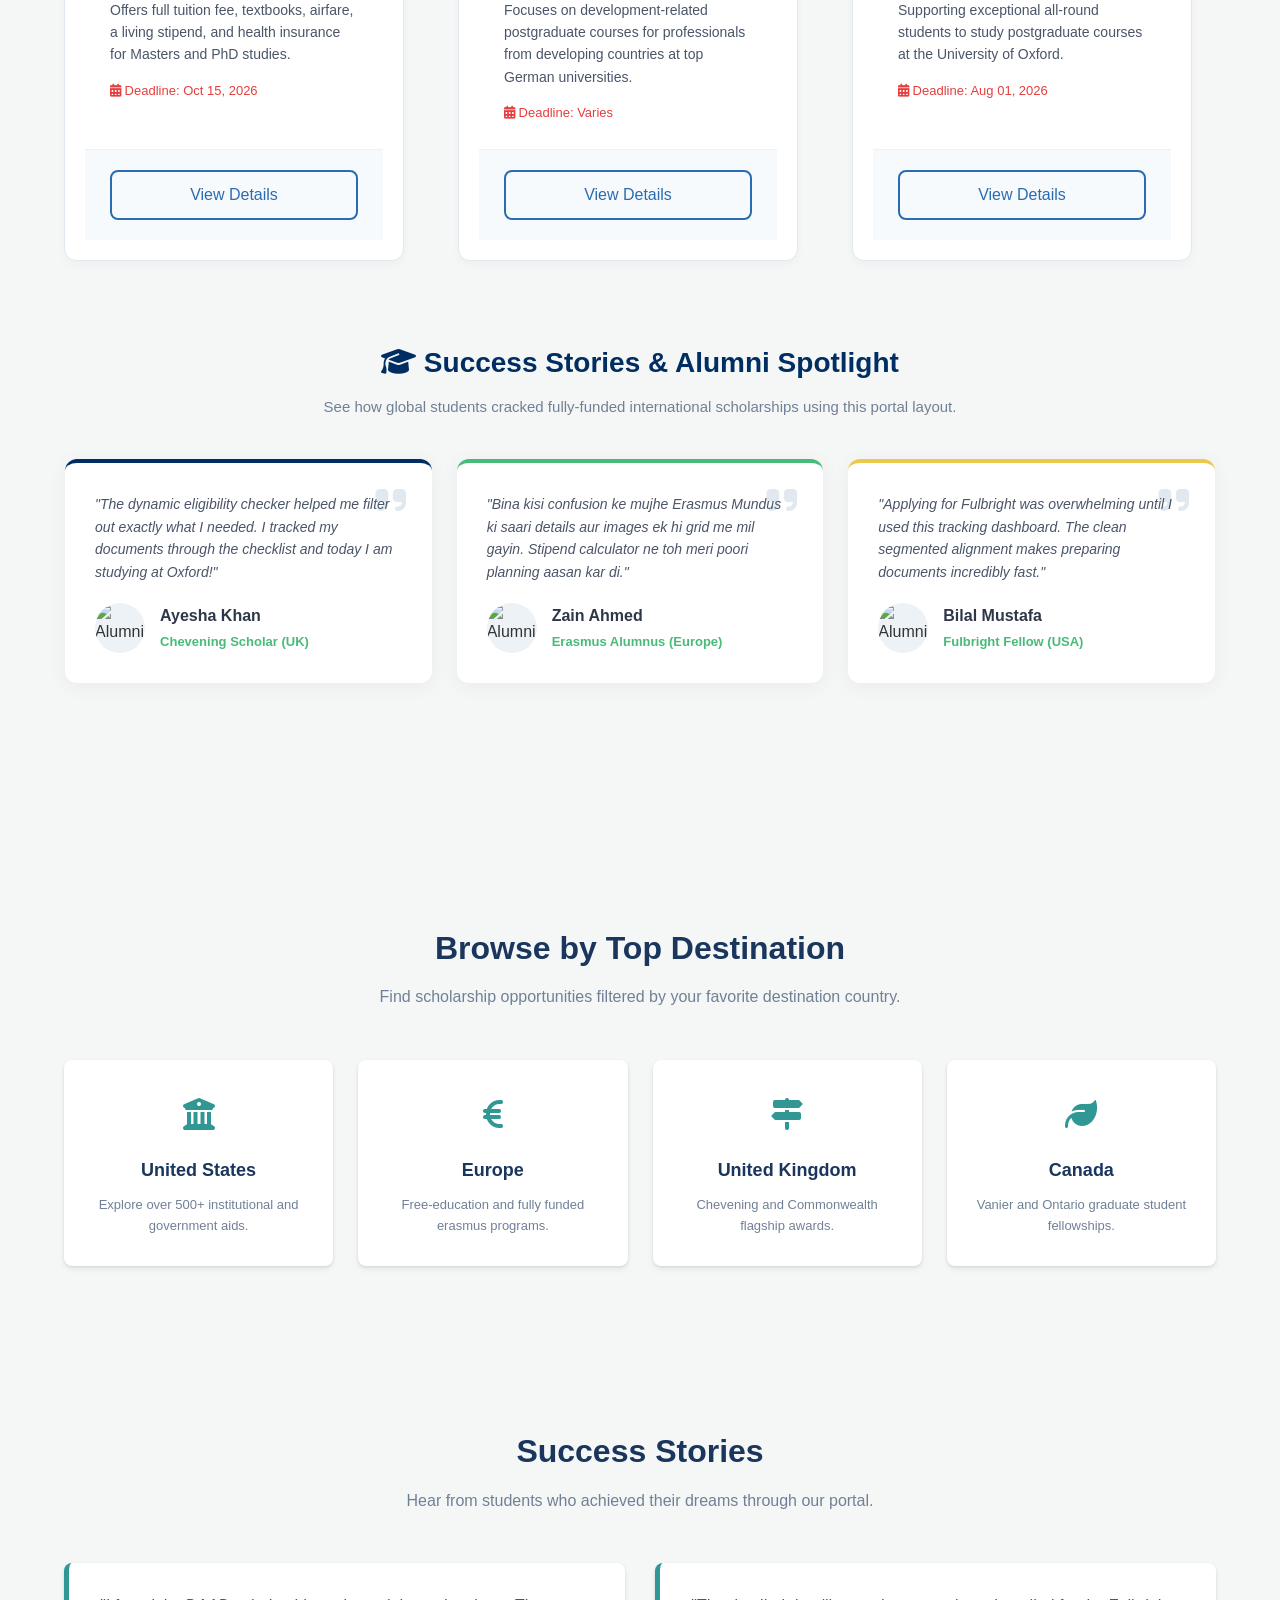
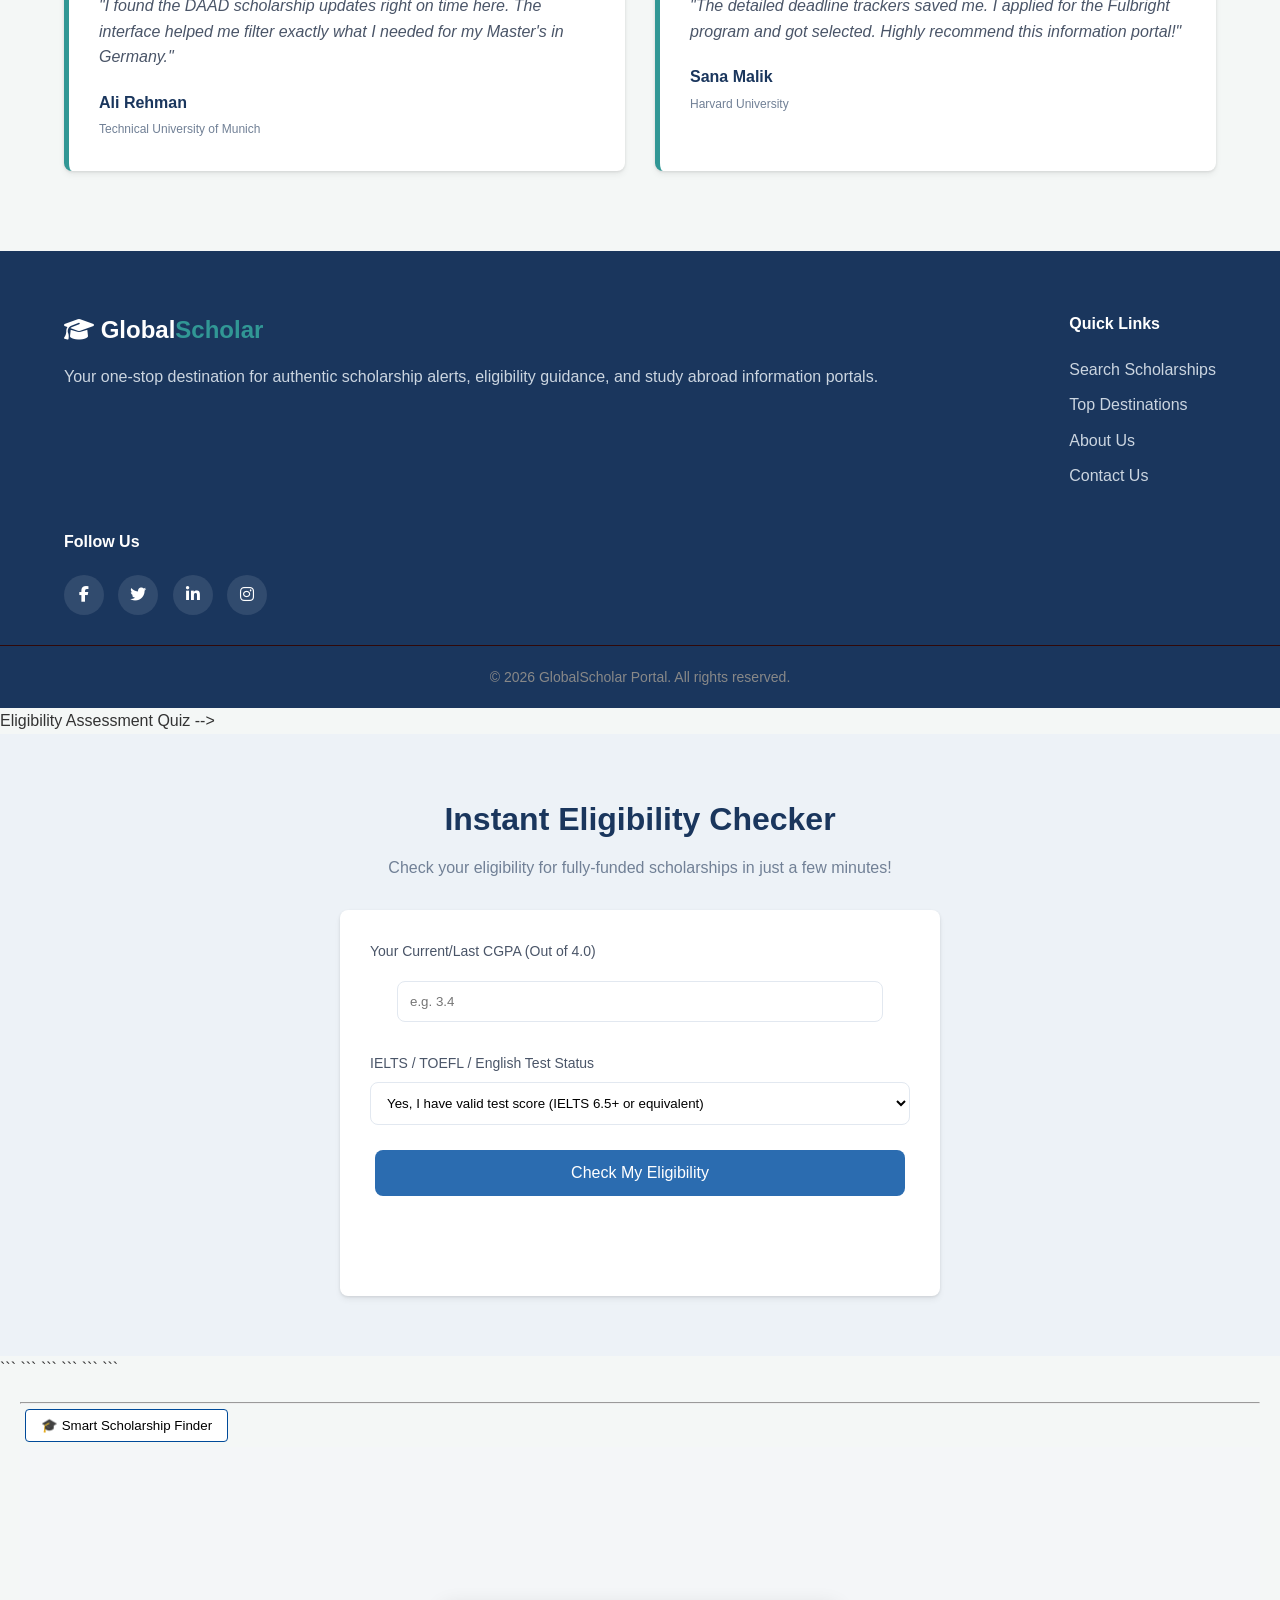
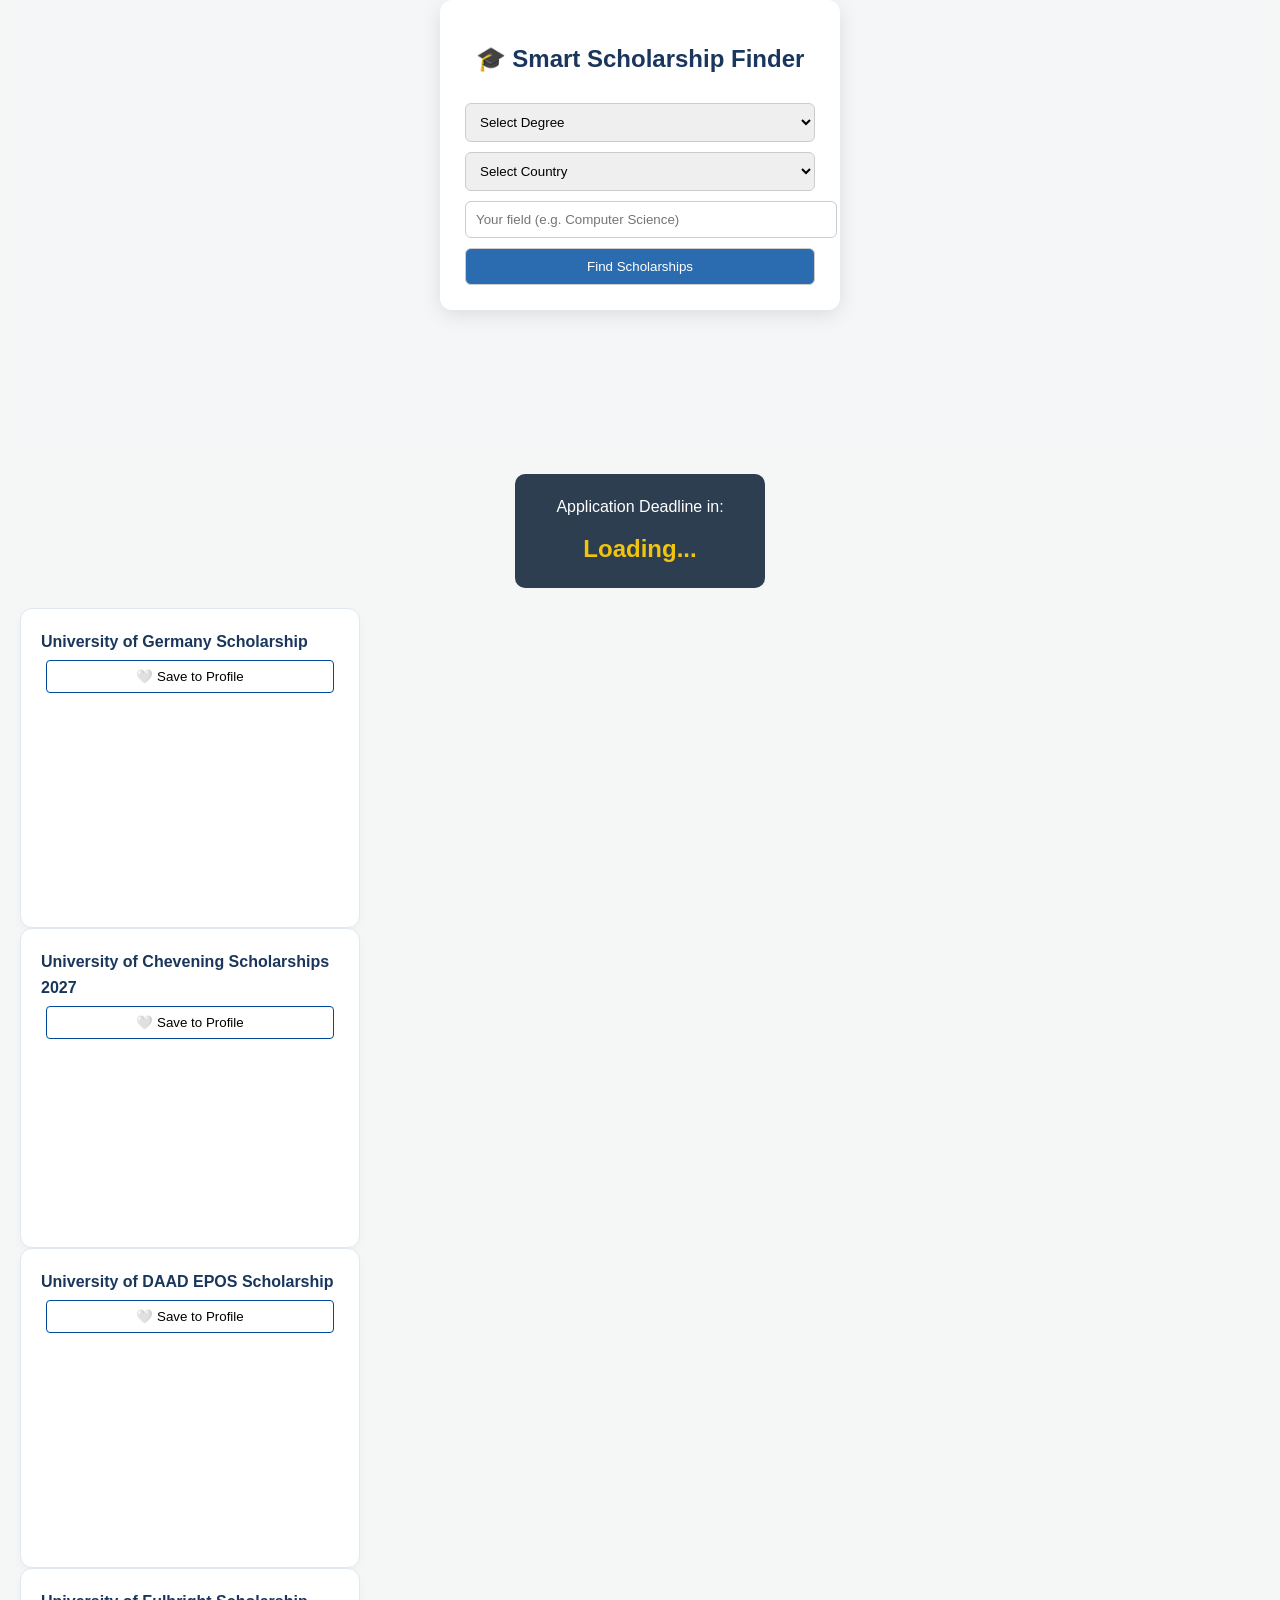
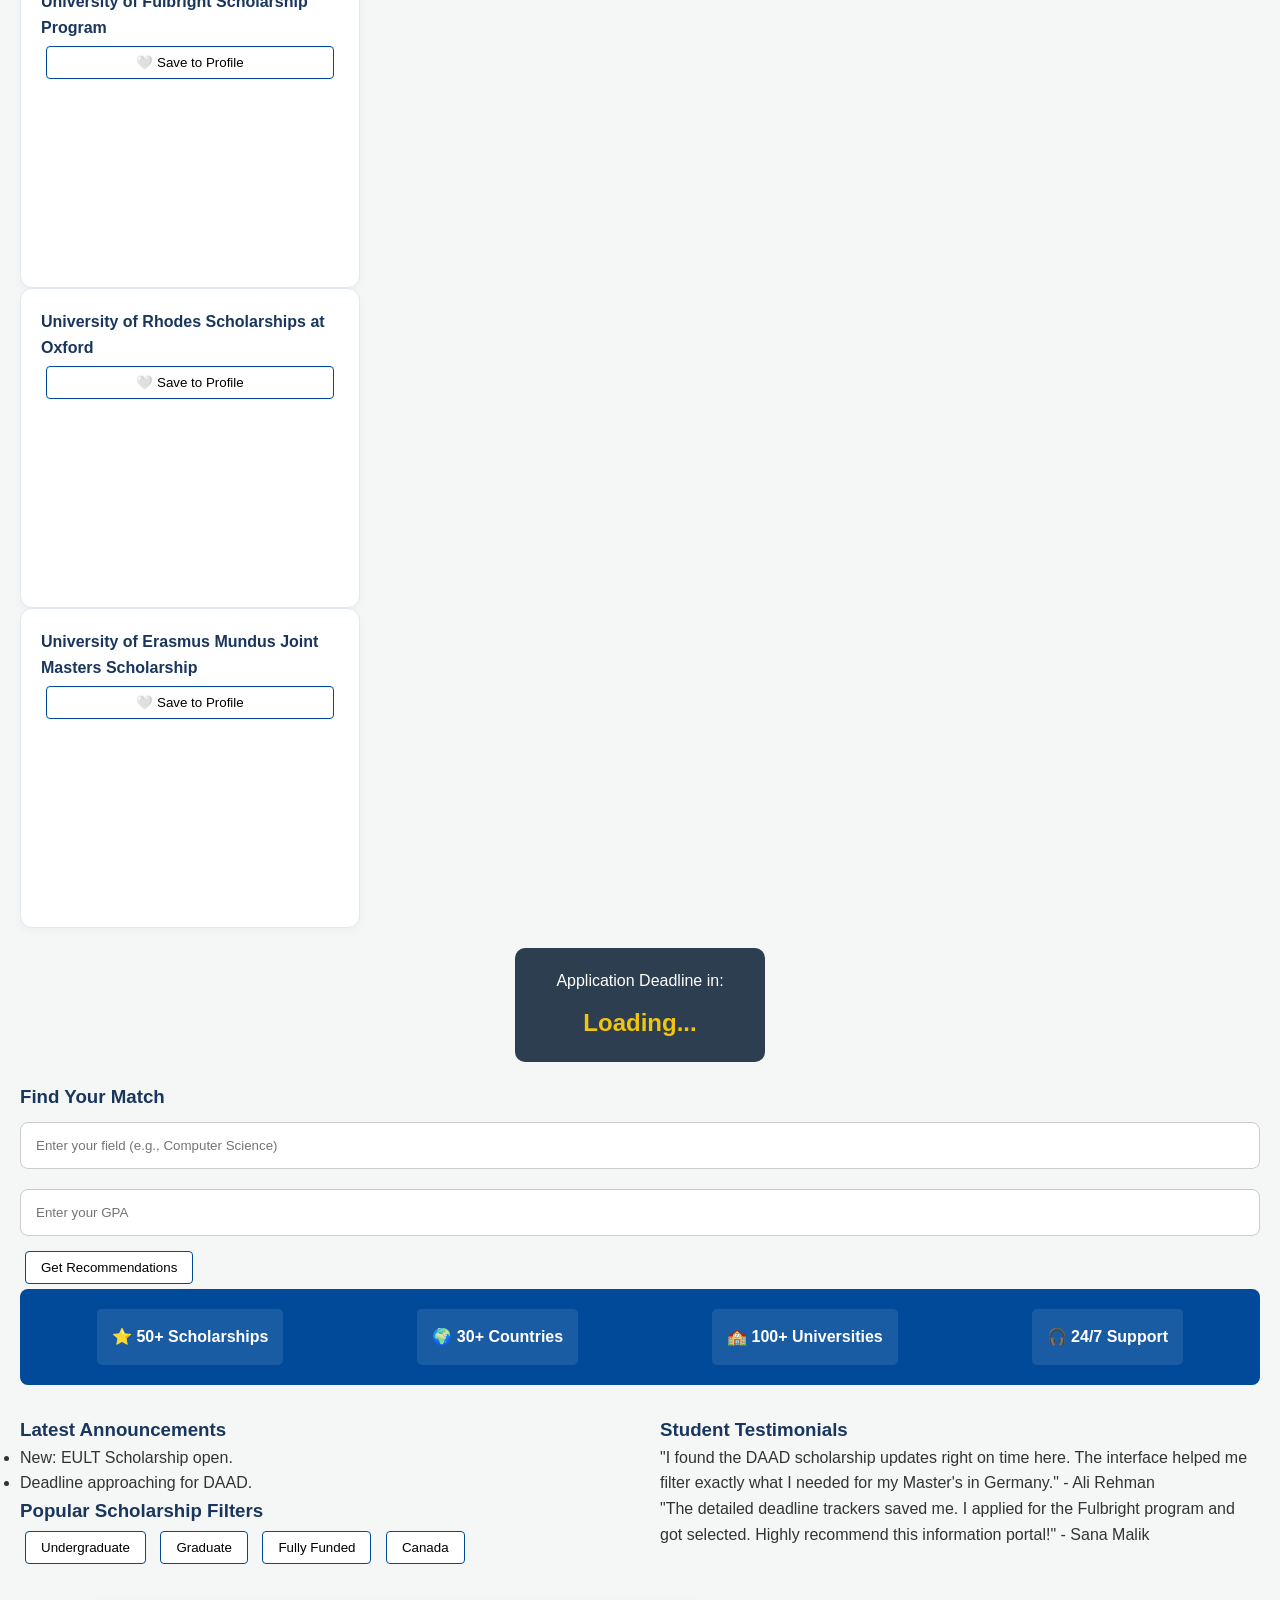
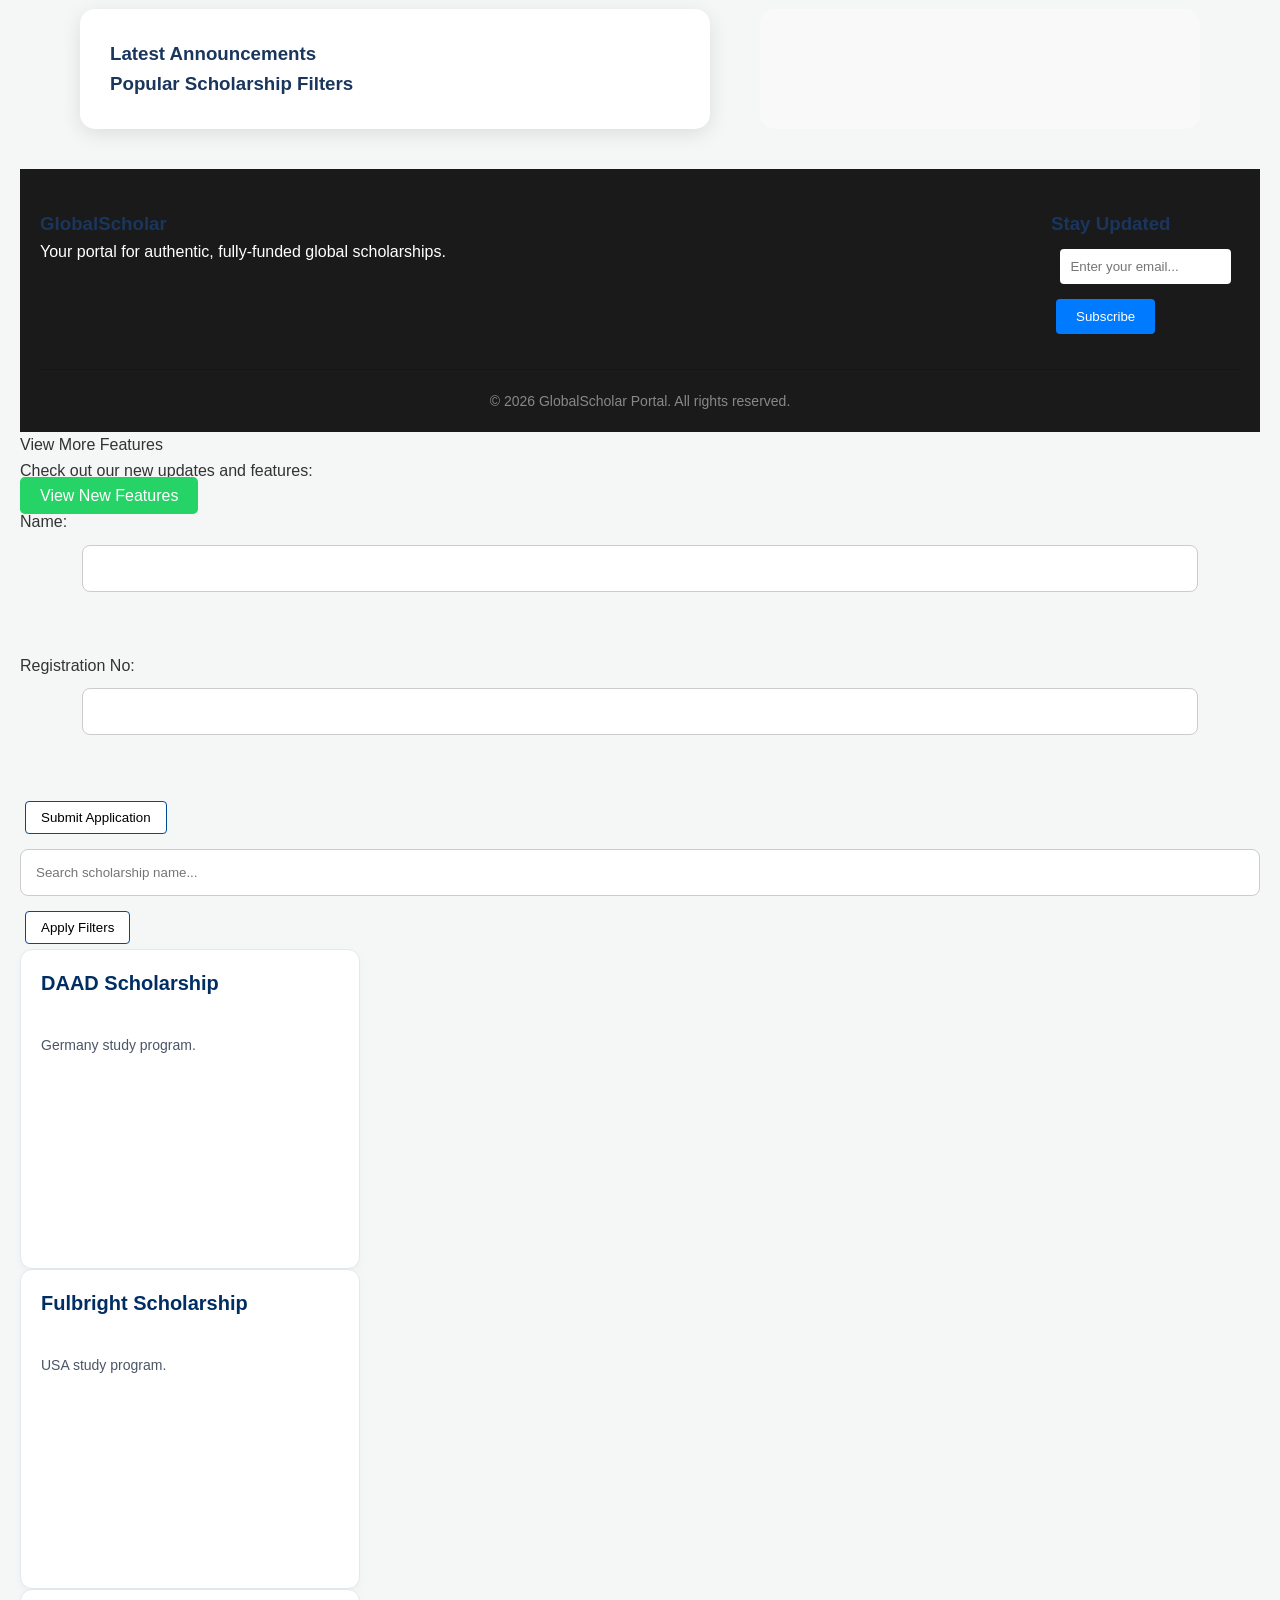
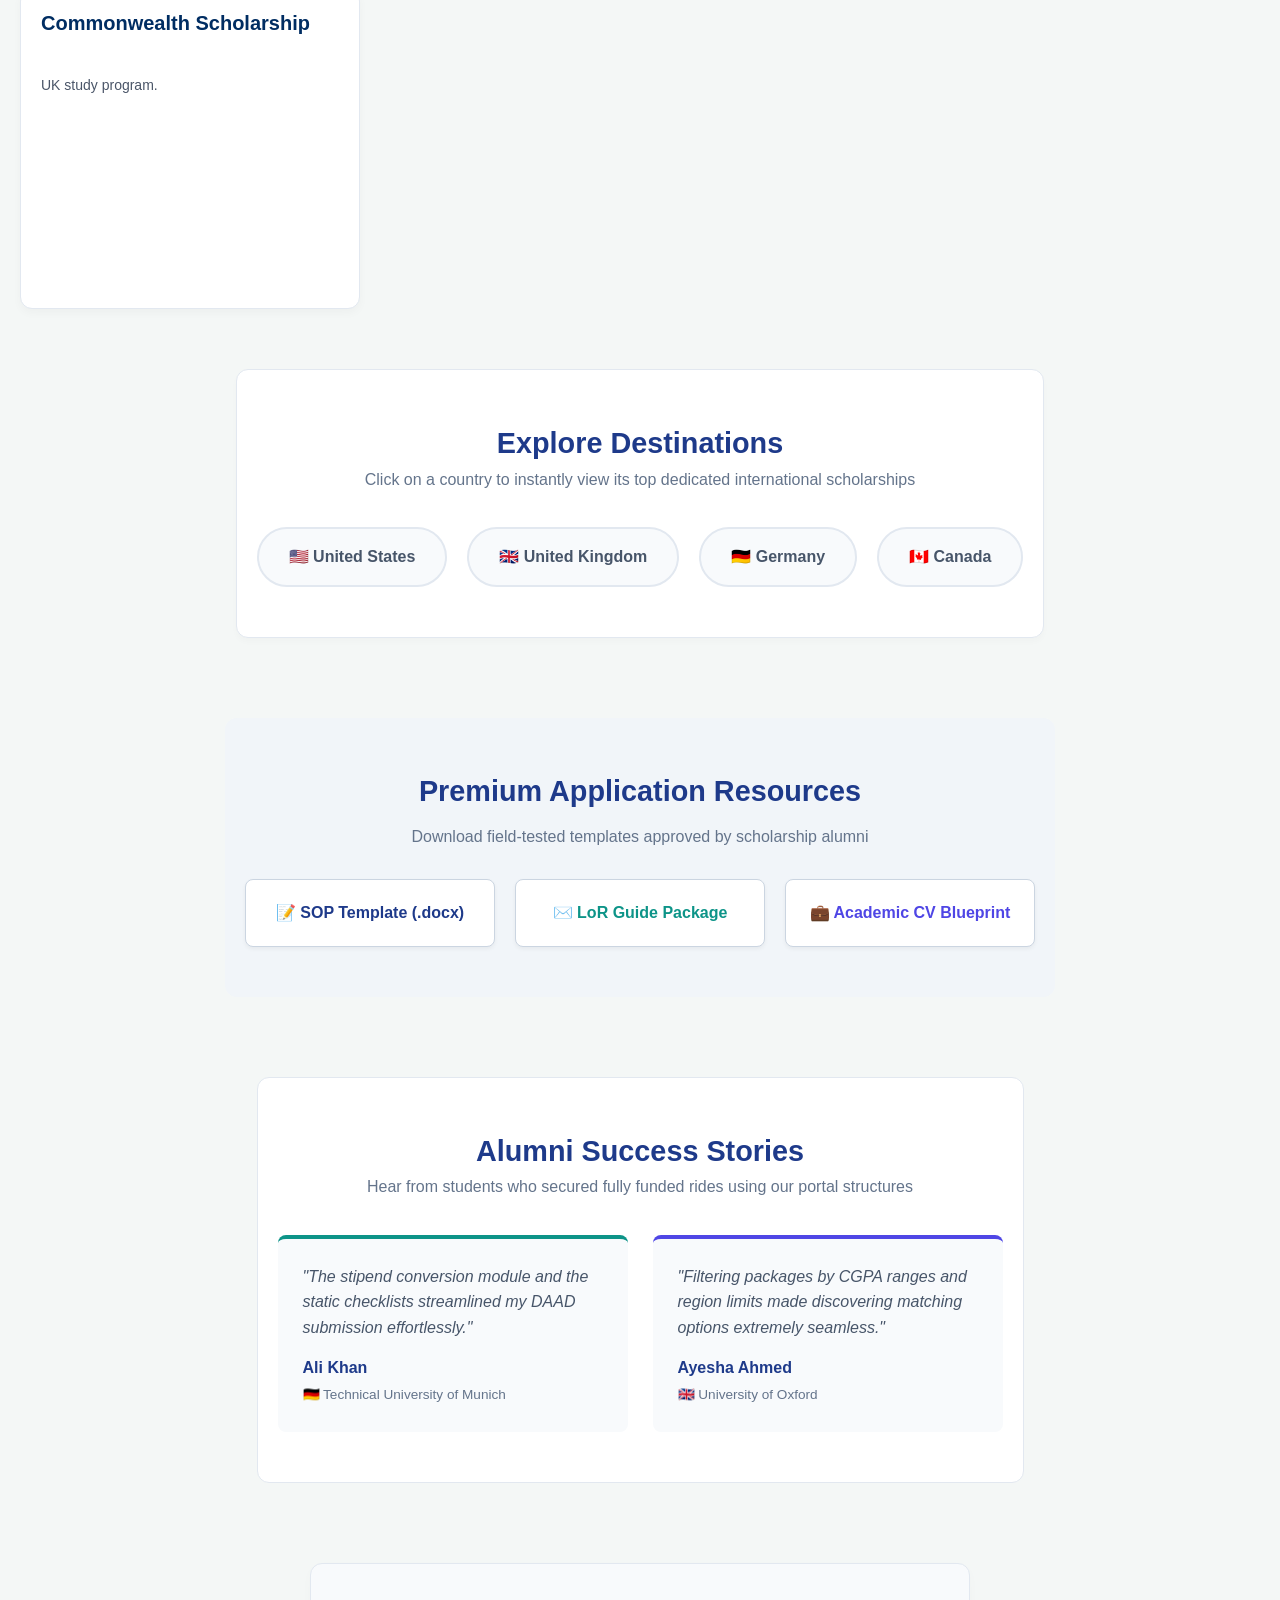
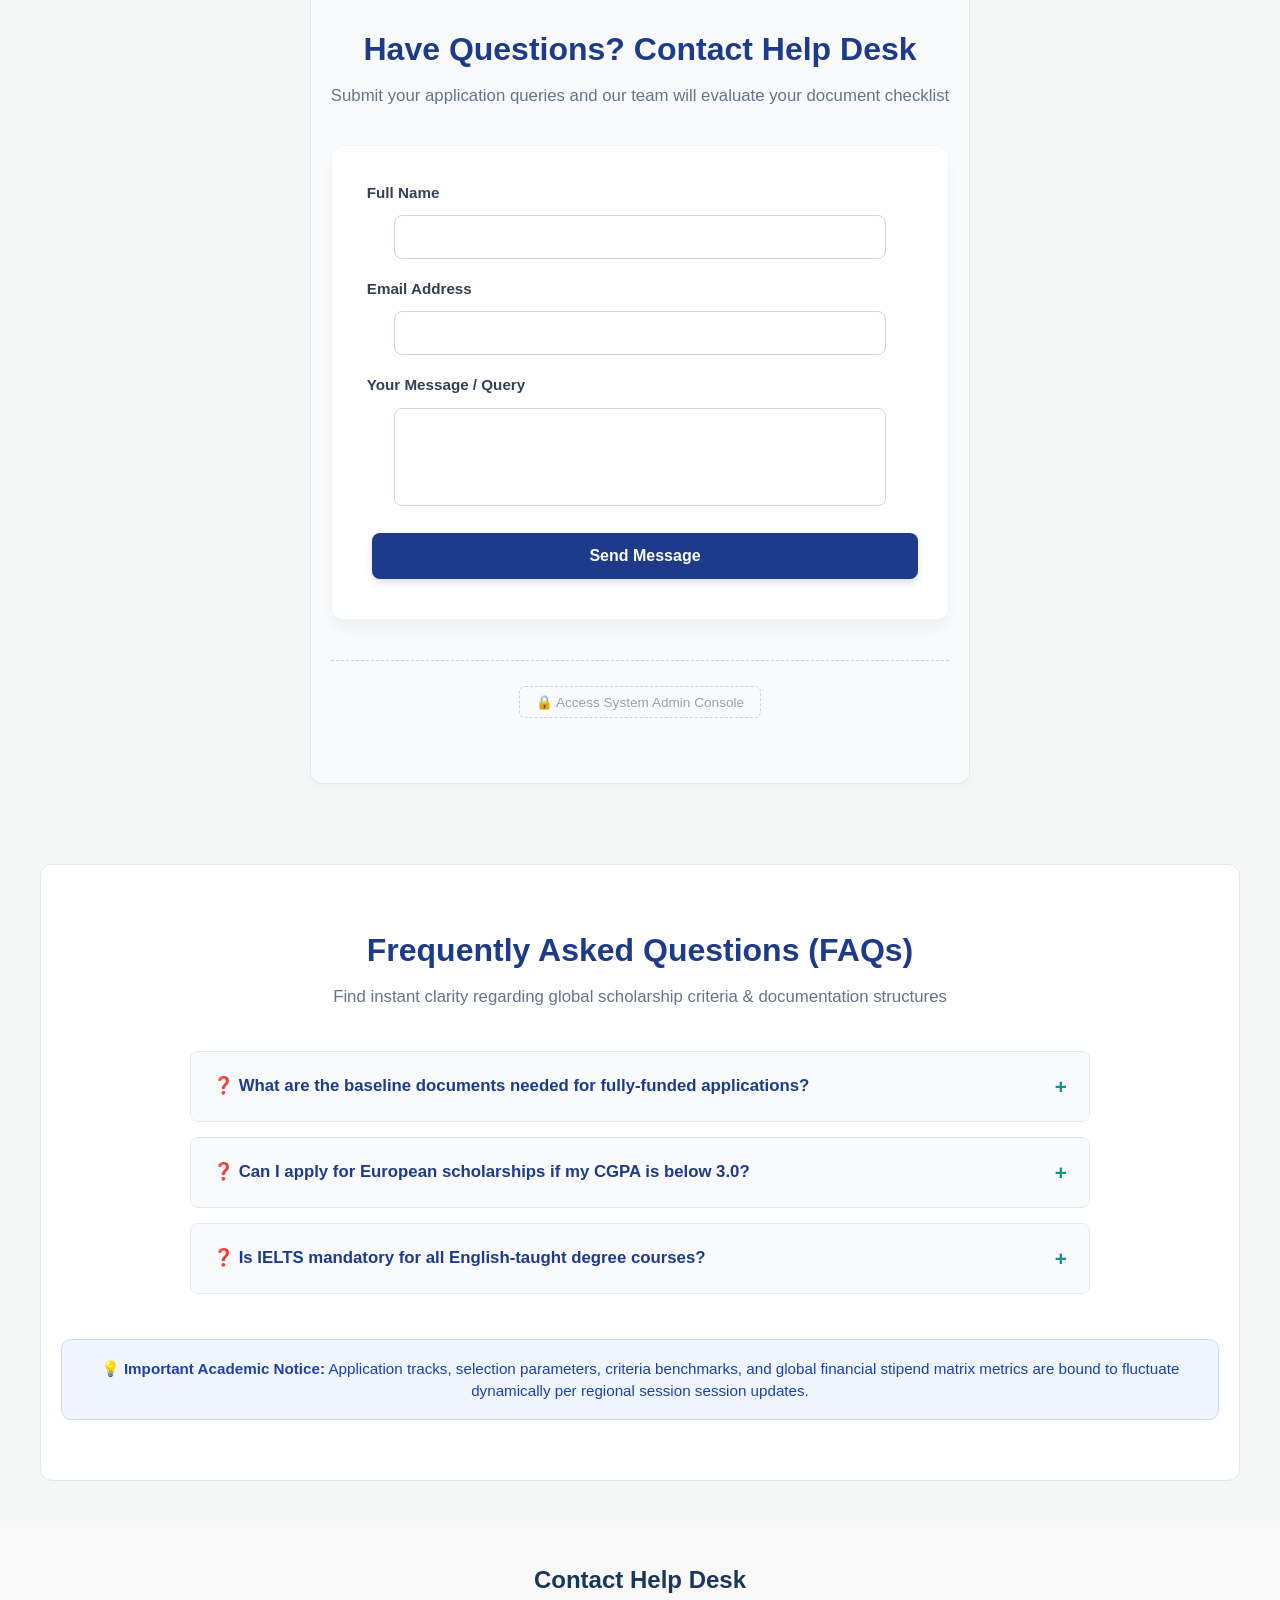
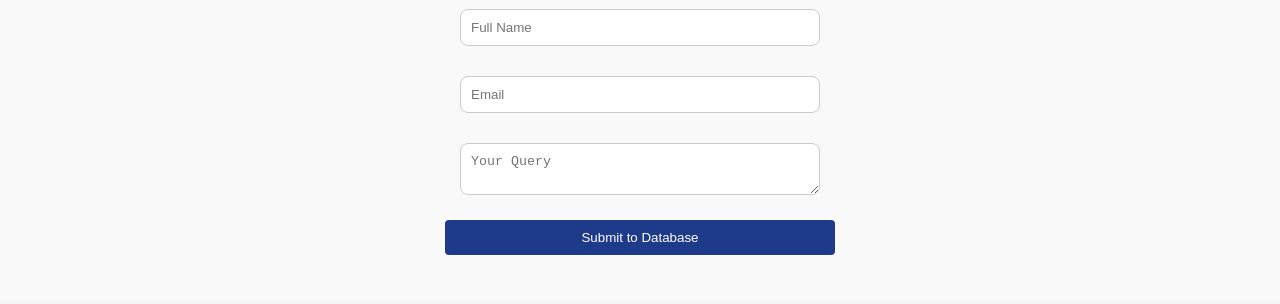
==== commit a79d4c16: "Add files via upload" ====
--- a/index.html
+++ b/index.html
@@ -90,7 +90,7 @@
                             </select>
                         </div>
                     </div>
-                    <button type="submit" class="btn btn-primary btn-search"><i class="fas fa-sliders-h"></i> Apply Filters</button>
+                <button type="submit" class="btn btn-primary btn-search"><i class="fas fa-sliders-h"></i> Apply Filters</button>
                 </form>
             </div>
         </div>
@@ -141,7 +141,6 @@
 
     </div>
 </section>
-
 
     <section id="scholarships" class="scholarships-section">
         <div class="container">
@@ -180,7 +179,6 @@
                         <a href="#" class="btn btn-outline">View Details</a>
                     </div>
                 </div>
-
                 <div class="scholarship-card" data-degree="bachelors masters" data-country="uk" data-type="partially-funded">
                     <div class="card-badge partially-funded">Partial Funding</div>
                     <div class="card-body">
@@ -195,6 +193,9 @@
                         <a href="#" class="btn btn-outline">View Details</a>
                     </div>
                 </div>
+            </div>
+            <div id="noResults" class="no-results-message" style="display:none; margin-top: 20px; color:#e53e3e; font-weight:600; text-align:center;">
+                No scholarships found. Try a different keyword or filter.
             </div>
         </div>
     </section>
@@ -666,5 +667,20 @@
         document.getElementById("successMessage").style.display = "block"; // Message dikha dega
     });
 </script>
-
-
+<input type="text" id="searchInput" placeholder="Search scholarship name...">
+<button type="button" id="searchButton">Apply Filters</button>
+
+<div id="scholarshipContainer">
+    <div class="scholarship-card" data-name="daad">
+        <h3>DAAD Scholarship</h3>
+        <p>Germany study program.</p>
+    </div>
+    <div class="scholarship-card" data-name="fulbright">
+        <h3>Fulbright Scholarship</h3>
+        <p>USA study program.</p>
+    </div>
+    <div class="scholarship-card" data-name="commonwealth">
+        <h3>Commonwealth Scholarship</h3>
+        <p>UK study program.</p>
+    </div>
+</div>
--- a/smooth.css
+++ b/smooth.css
@@ -0,0 +1,54 @@
+*{
+  margin: 0;
+  padding: 0;
+  box-sizing: border-box;
+  scroll-behavior: smooth;
+}
+
+body{
+  overflow-x: hidden;
+  font-family: Arial, sans-serif;
+}
+
+/* Smooth animations */
+section,
+div,
+.card,
+.faq,
+.hero,
+.container{
+  transition: all 0.4s ease-in-out;
+}
+
+/* FAQ Fix */
+.faq-answer{
+  max-height: 0;
+  overflow: hidden;
+  opacity: 0;
+  transition: max-height 0.5s ease, opacity 0.5s ease;
+}
+
+.faq.active .faq-answer{
+  max-height: 300px;
+  opacity: 1;
+}
+
+/* Prevent layout jump */
+img{
+  max-width: 100%;
+  display: block;
+}
+
+/* Button smooth effect */
+button{
+  transition: transform 0.3s ease, background 0.3s ease;
+}
+
+button:hover{
+  transform: scale(1.03);
+}
+
+/* Card hover smooth */
+.card:hover{
+  transform: translateY(-5px);
+}
--- a/fix-layout.css
+++ b/fix-layout.css
@@ -0,0 +1,11 @@
+/* fix-layout.css */
+#faq-section {
+    position: static !important;
+    display: block !important;
+    width: 100% !important;
+    min-height: 300px; /* Yeh height section ko stable rakhegi */
+    contain: layout;   /* Browser ko kehta hai: "isi box mein raho, baaki page ko mat chhero" */
+    margin: 20px 0 !important;
+    padding: 20px !important;
+    box-sizing: border-box !important;
+}
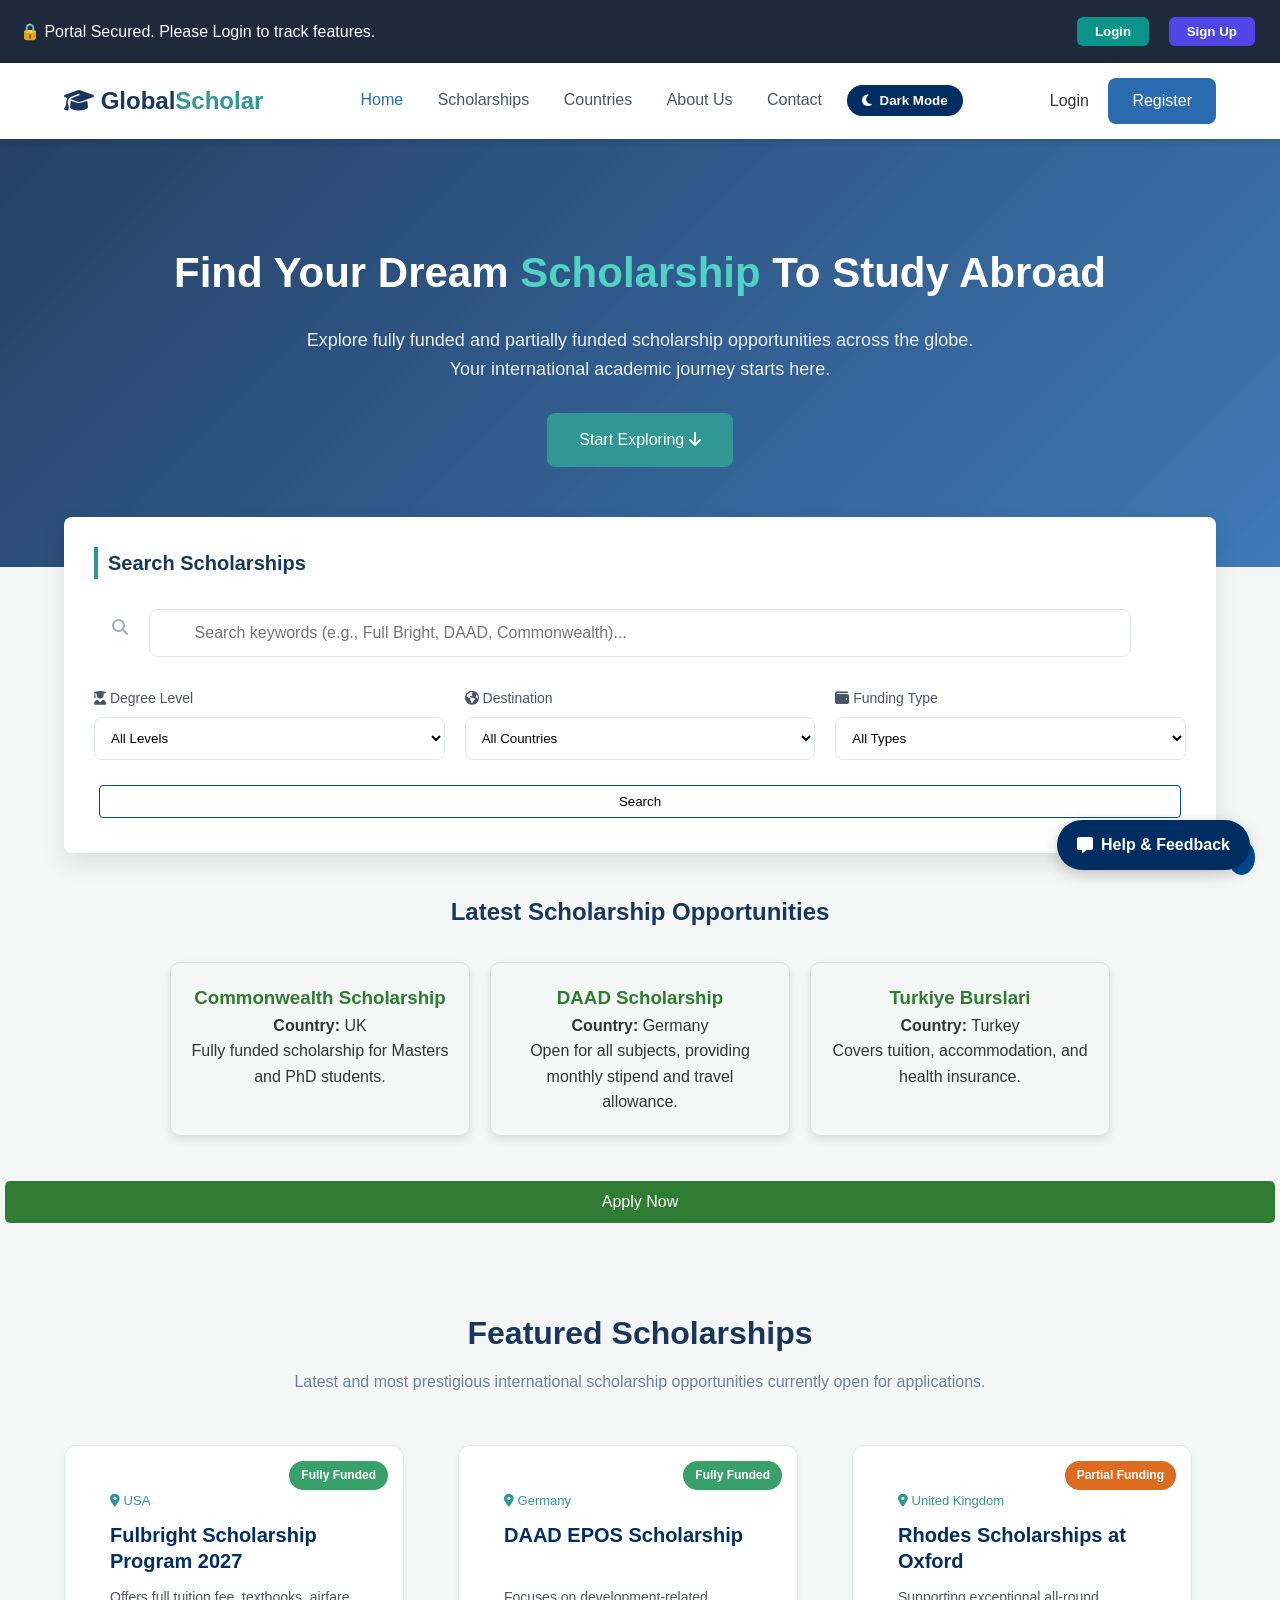
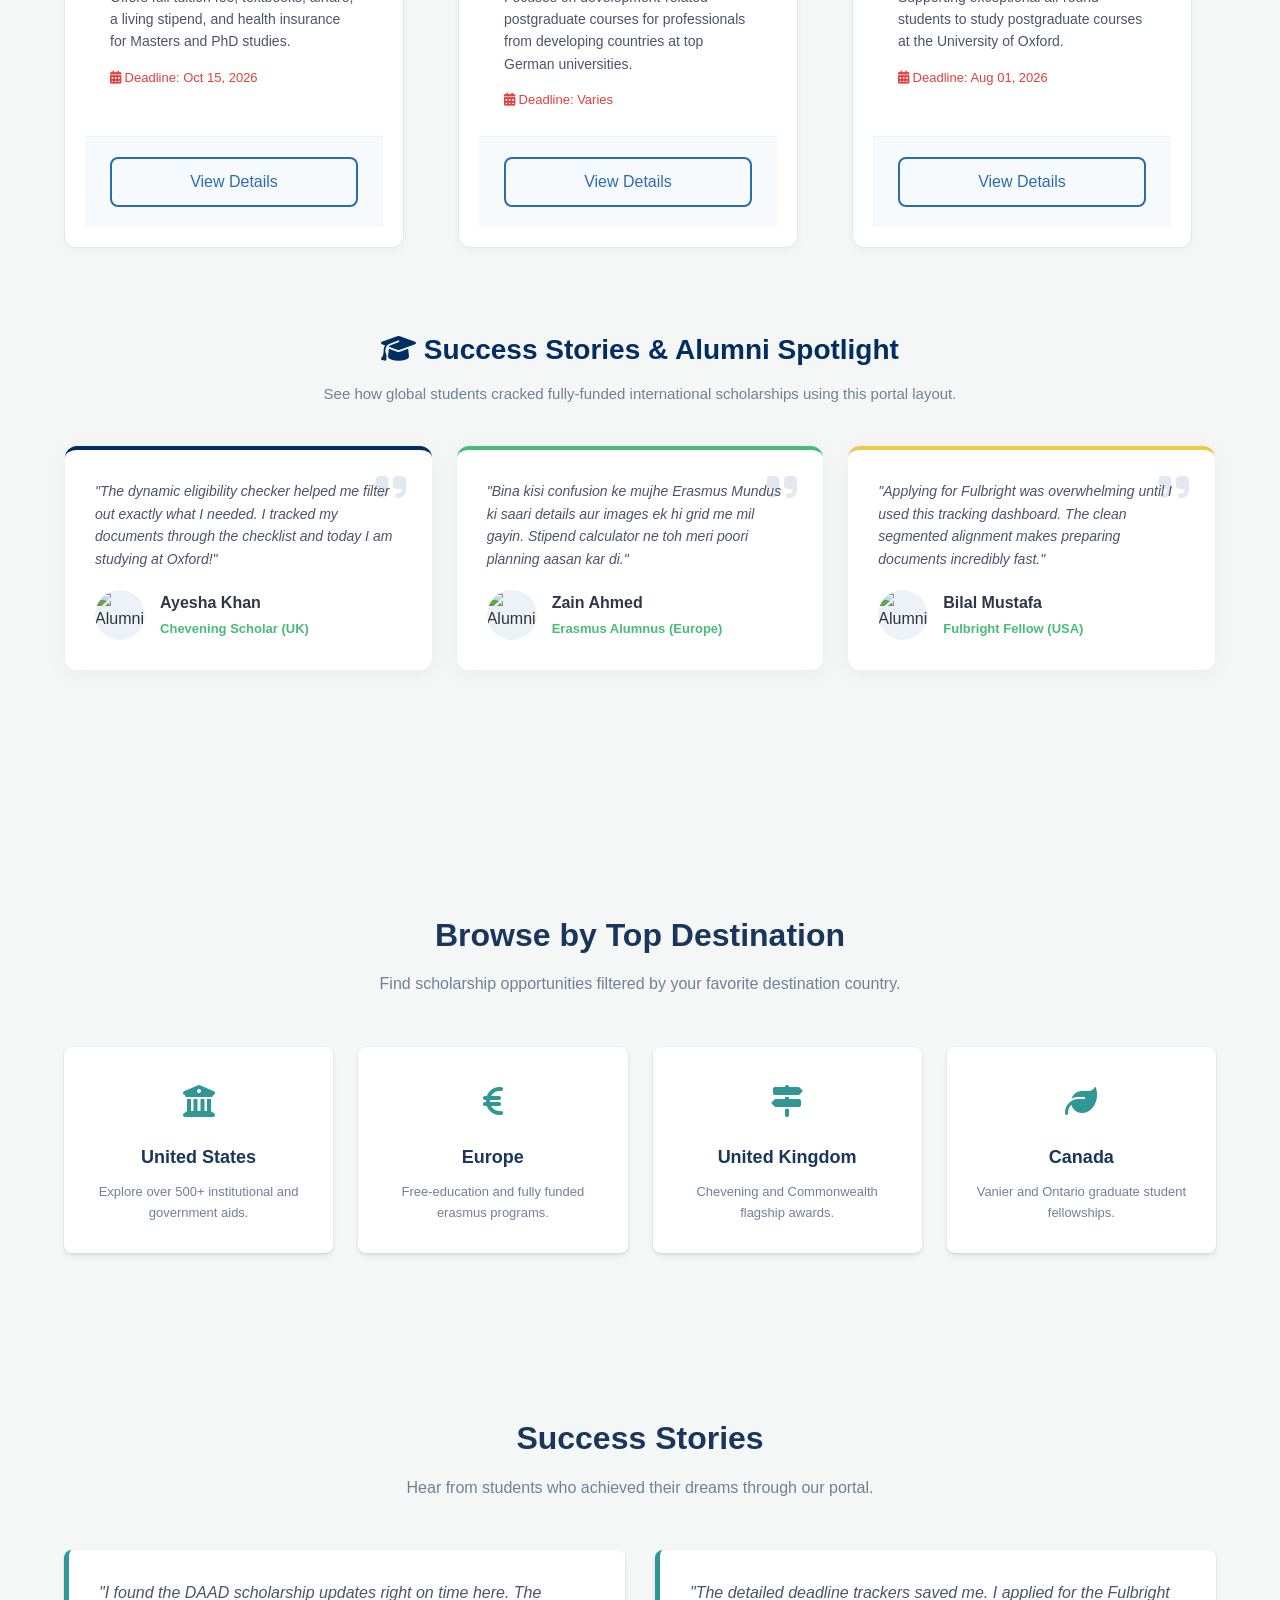
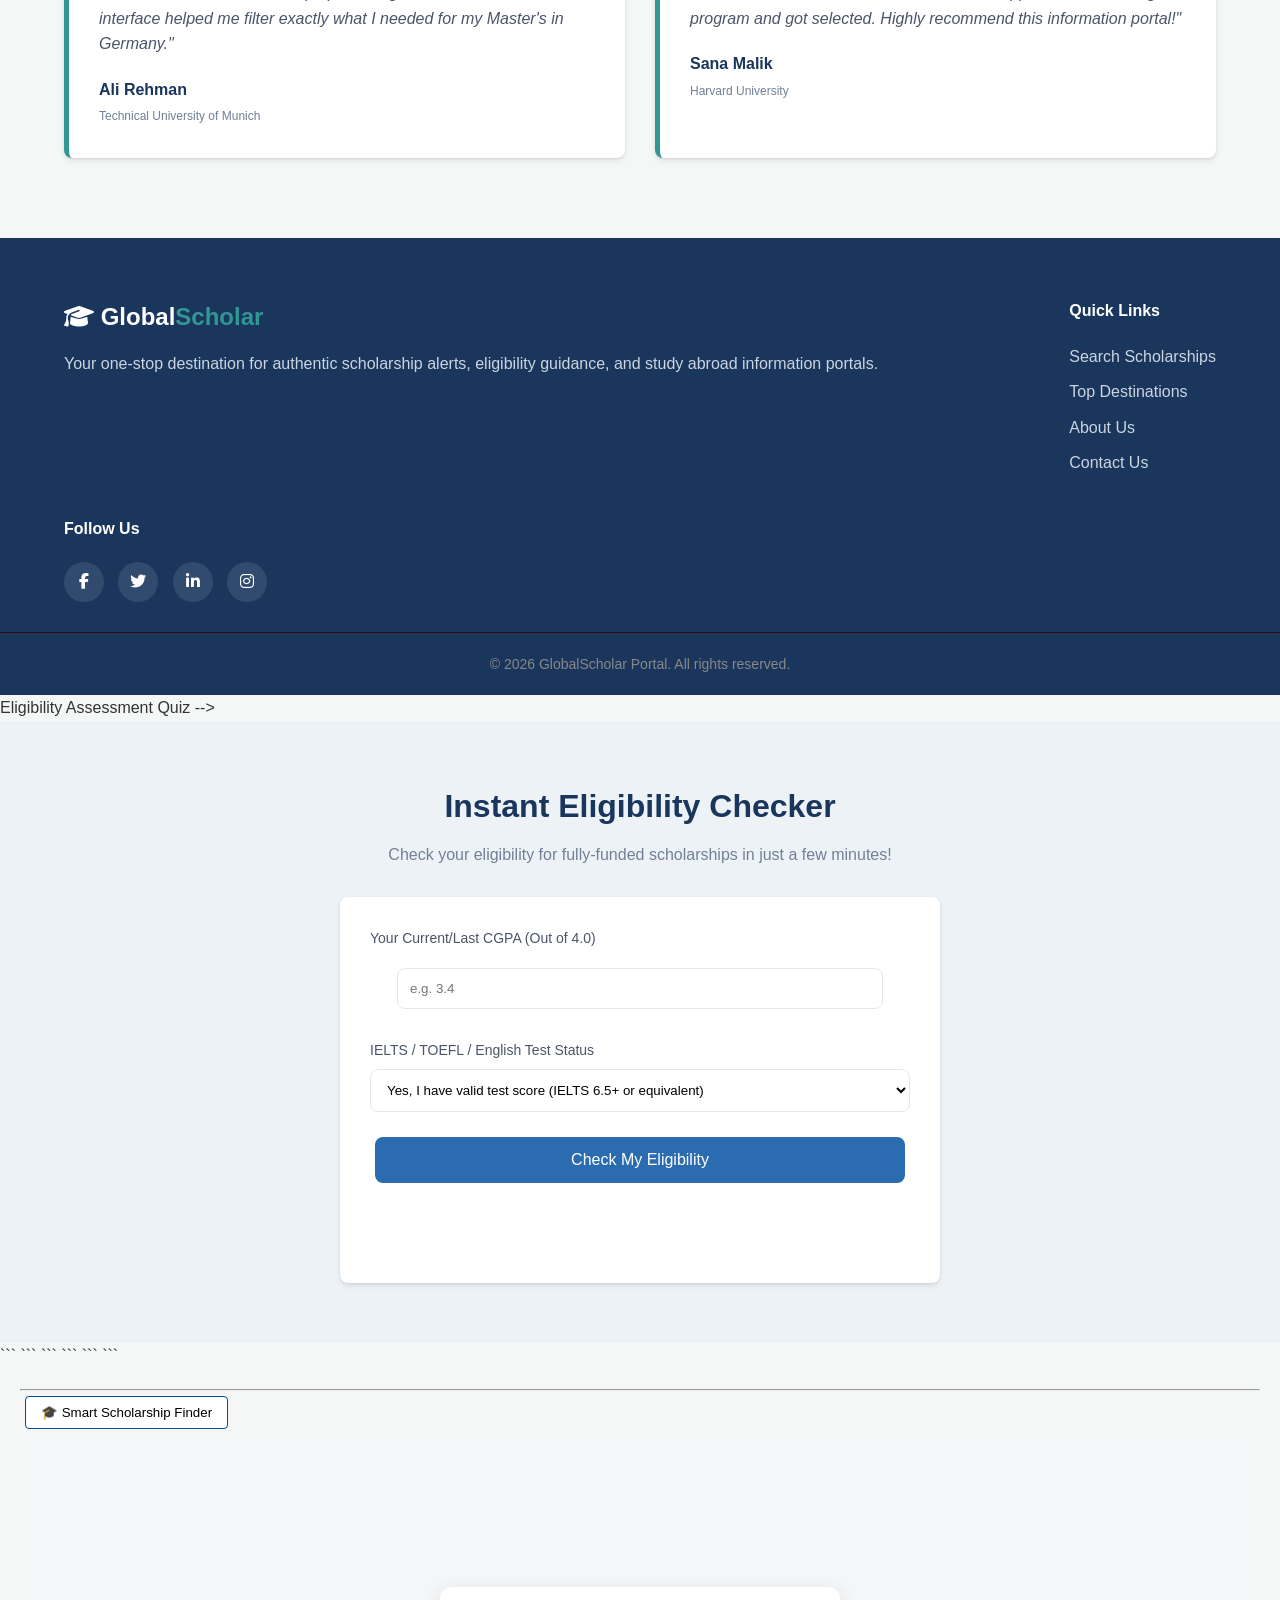
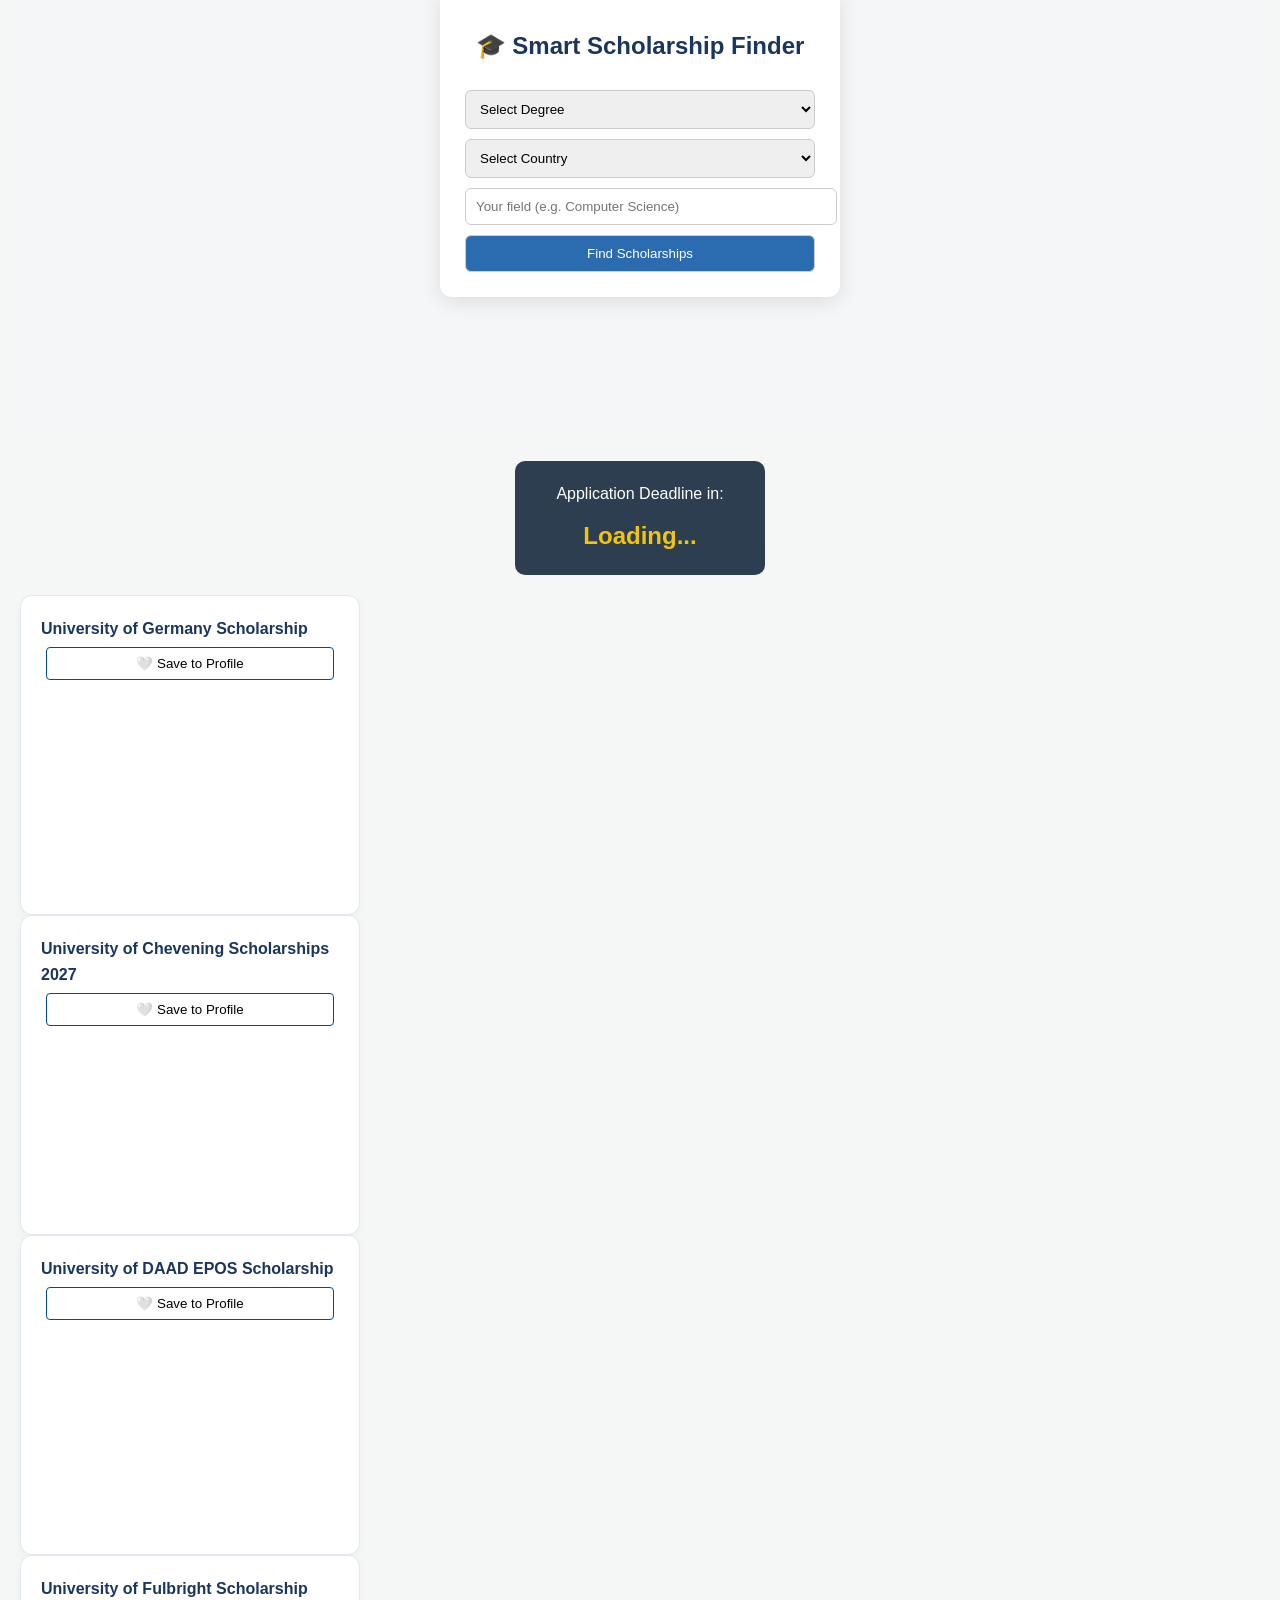
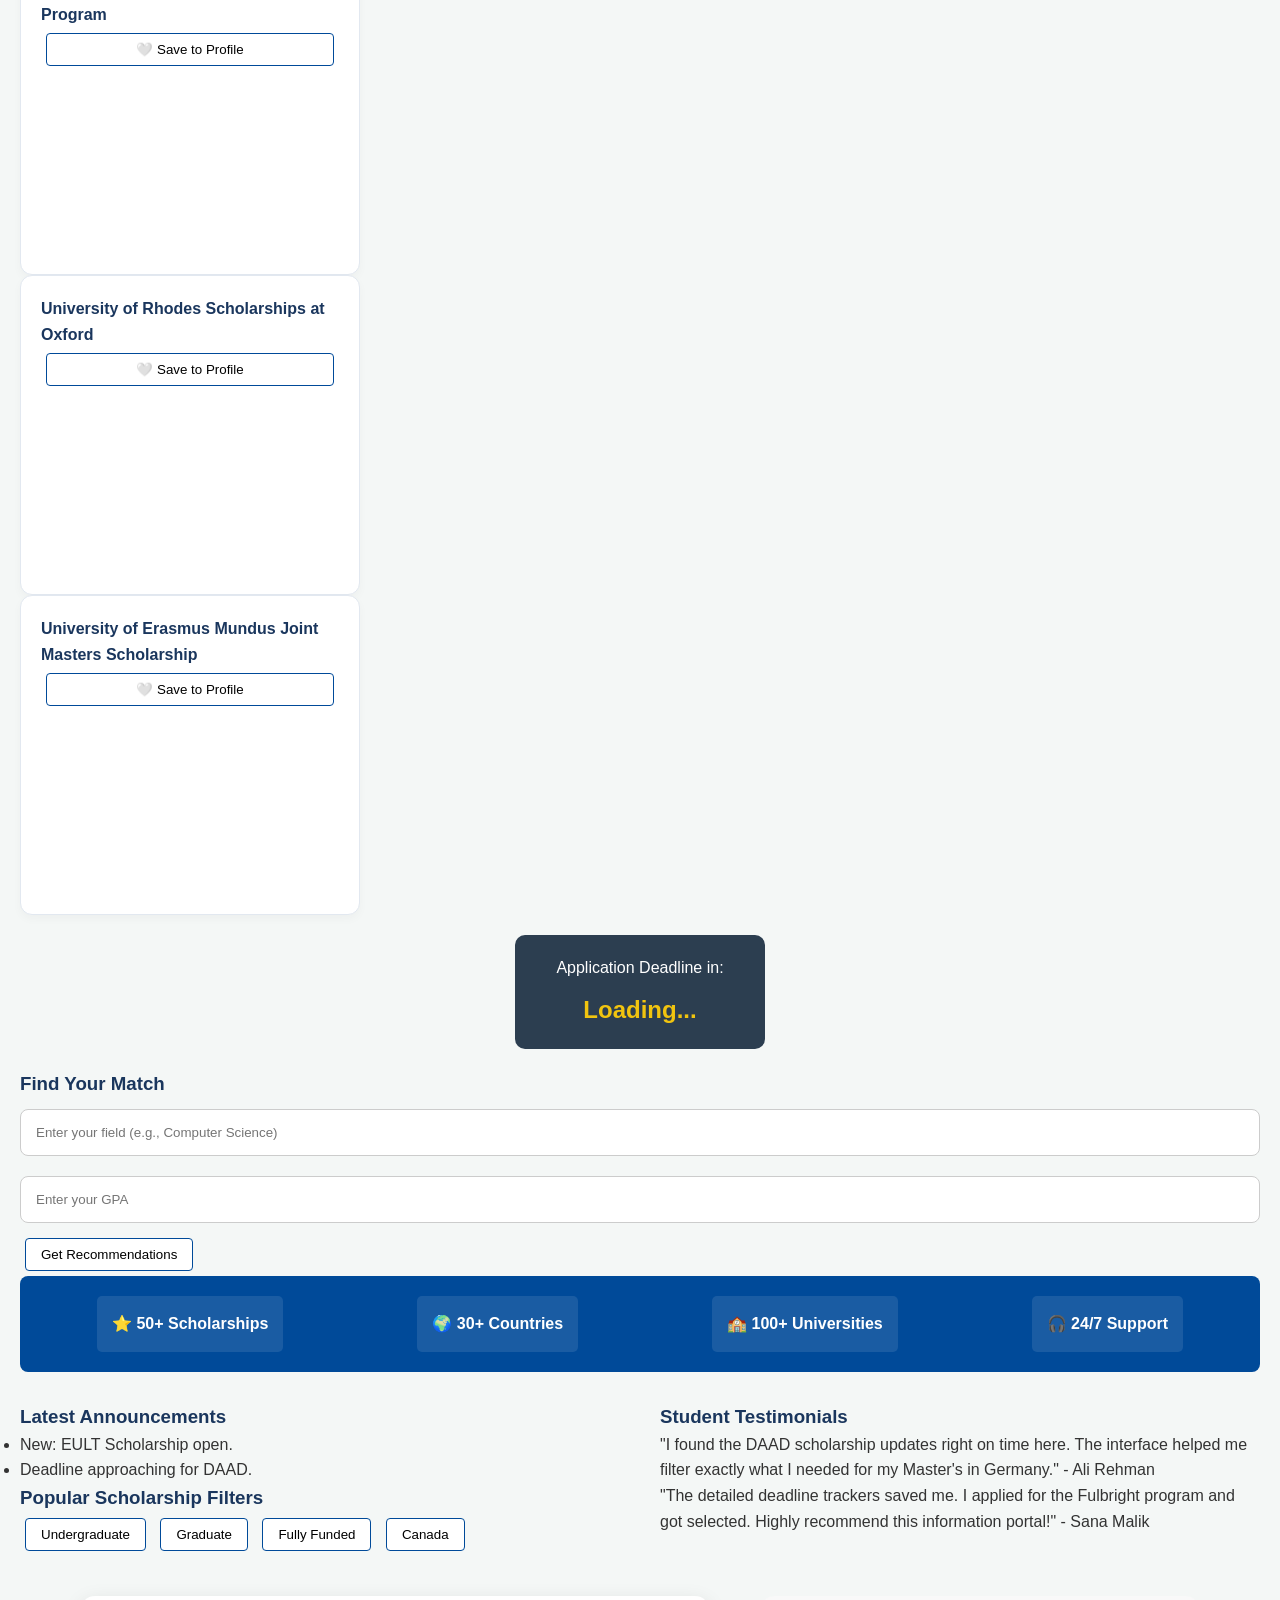
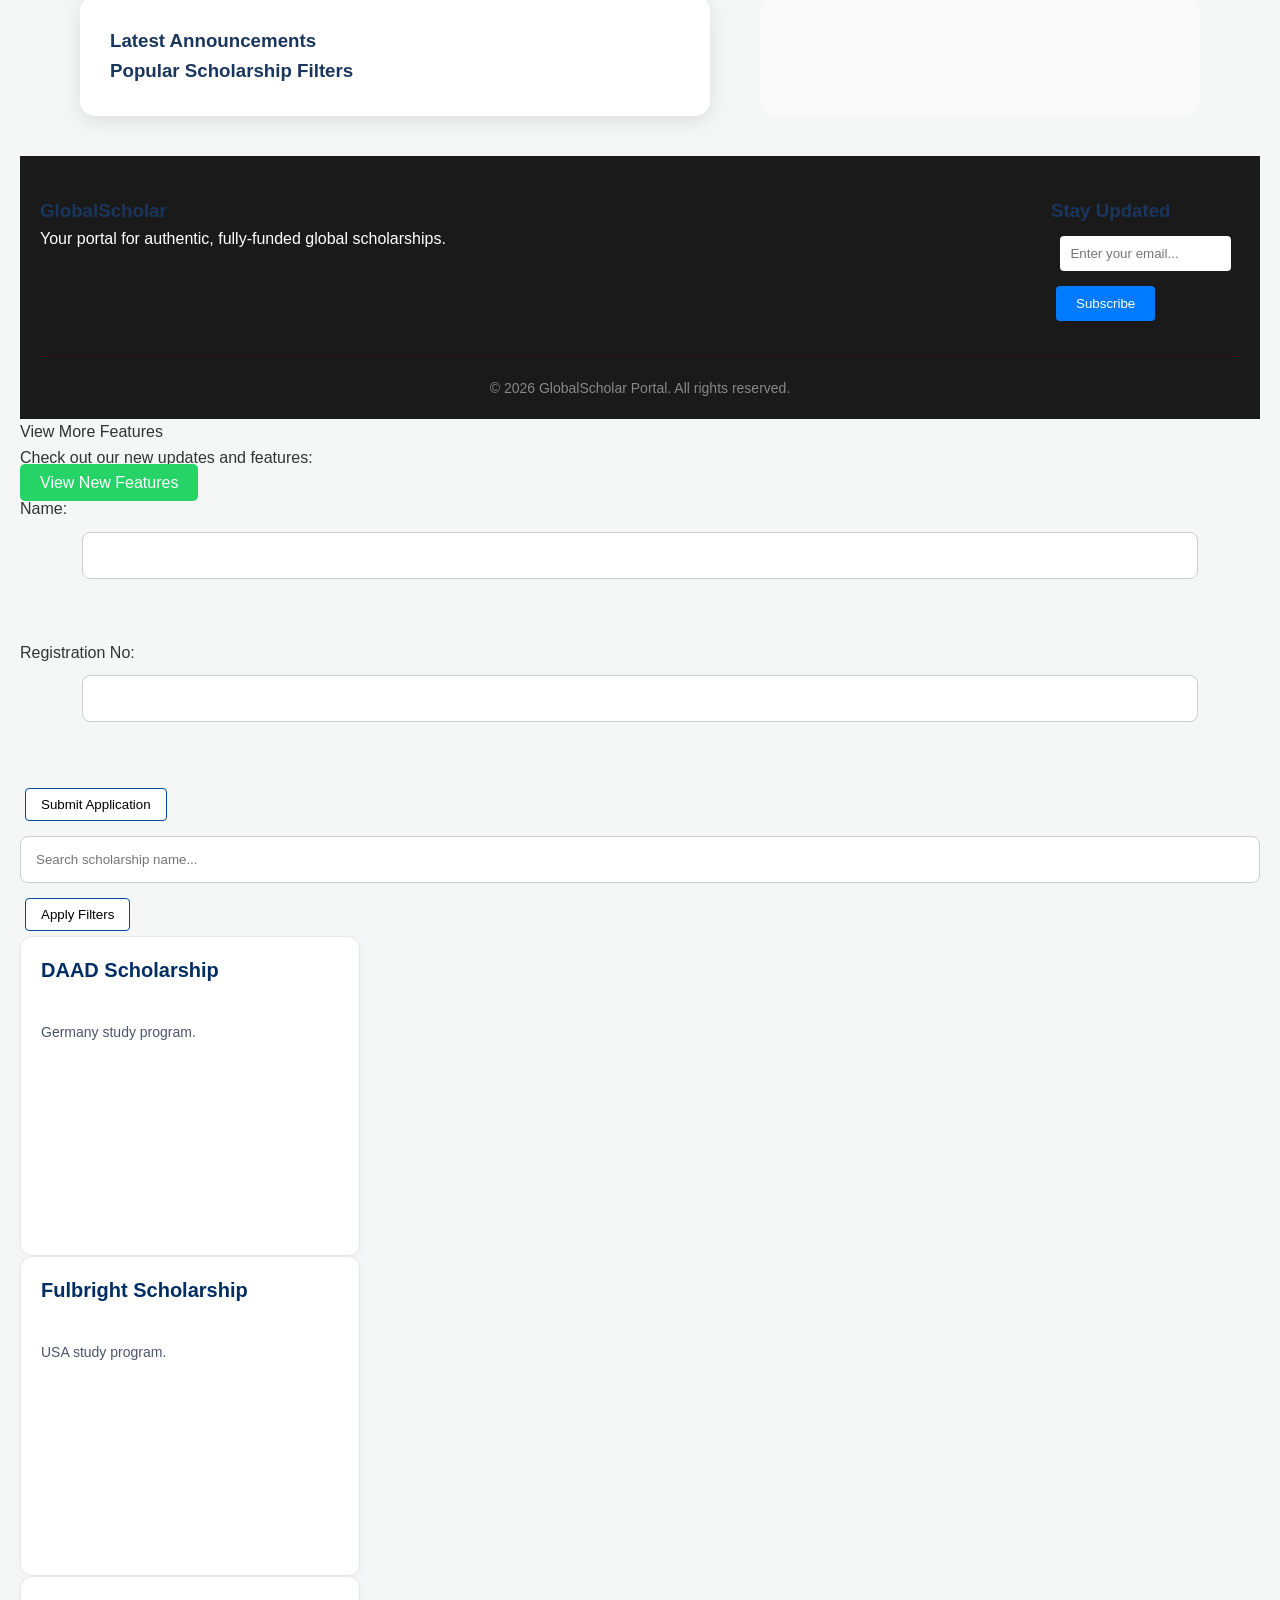
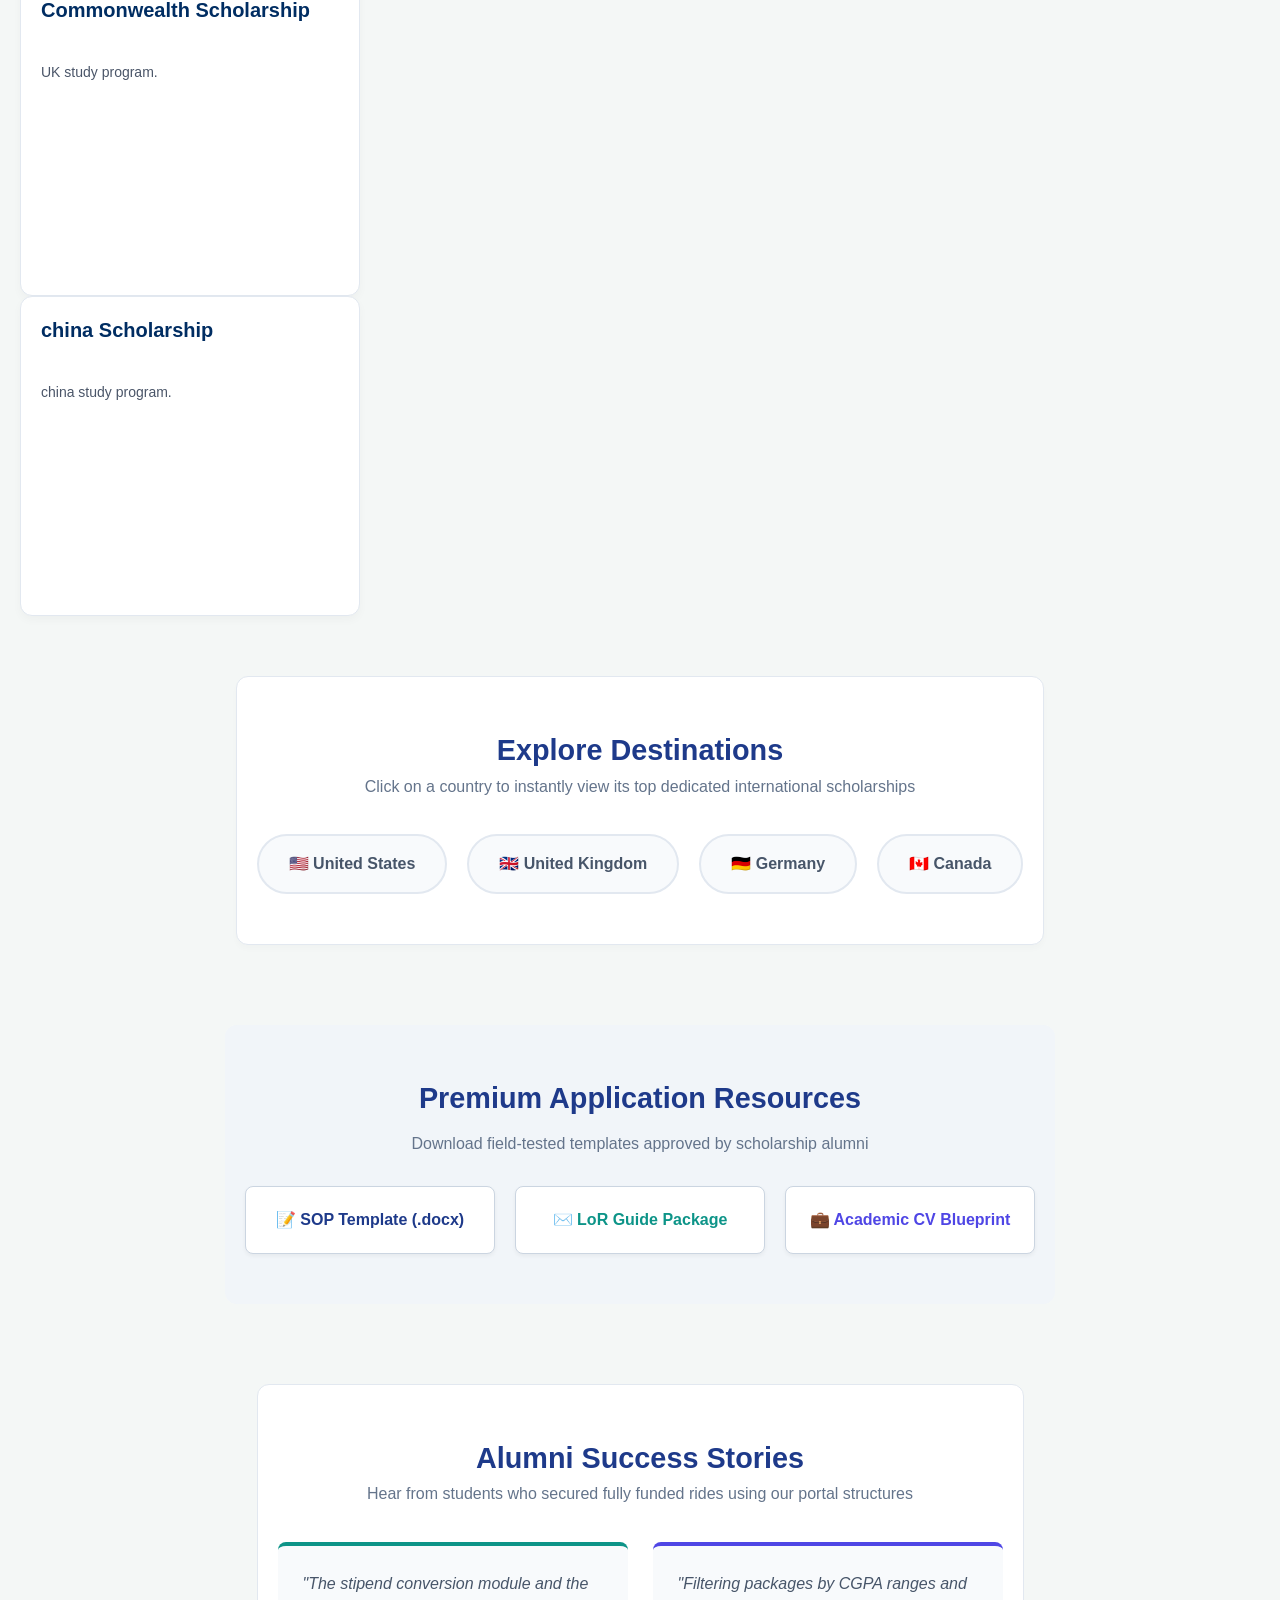
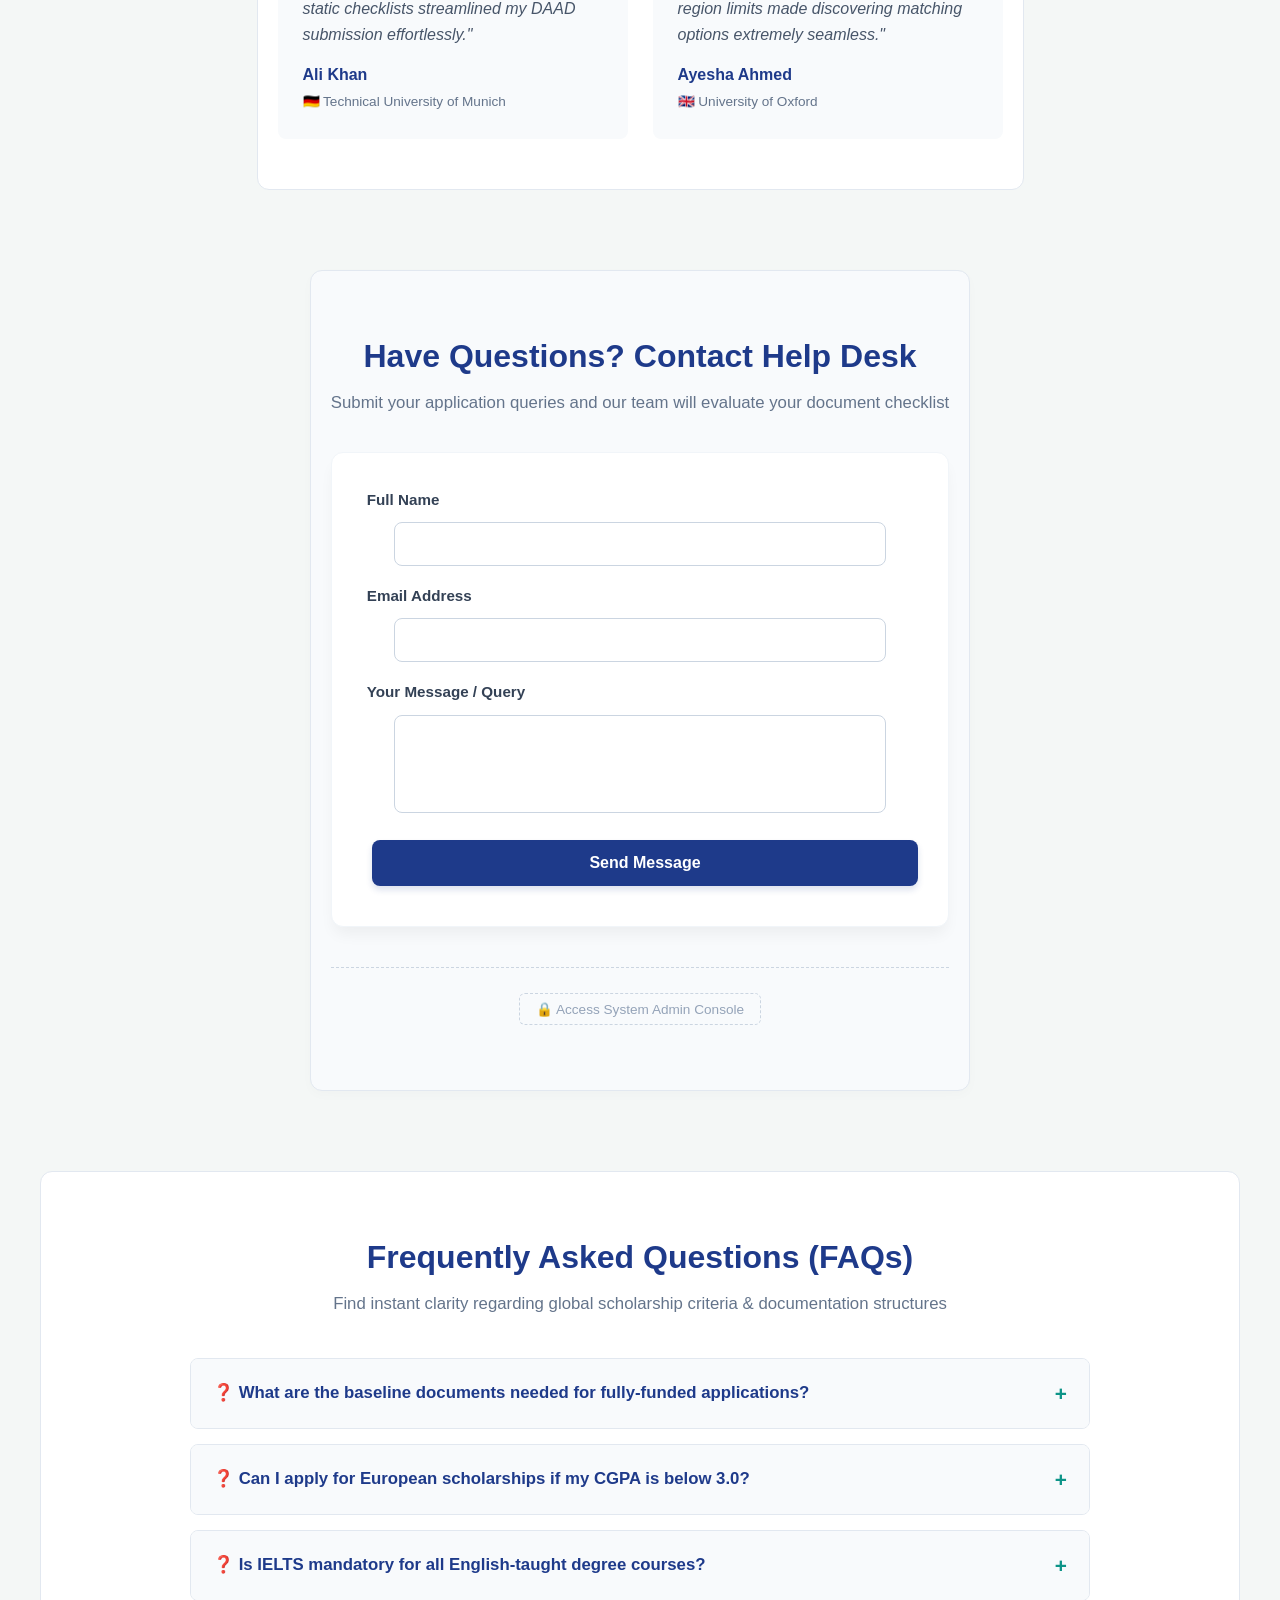
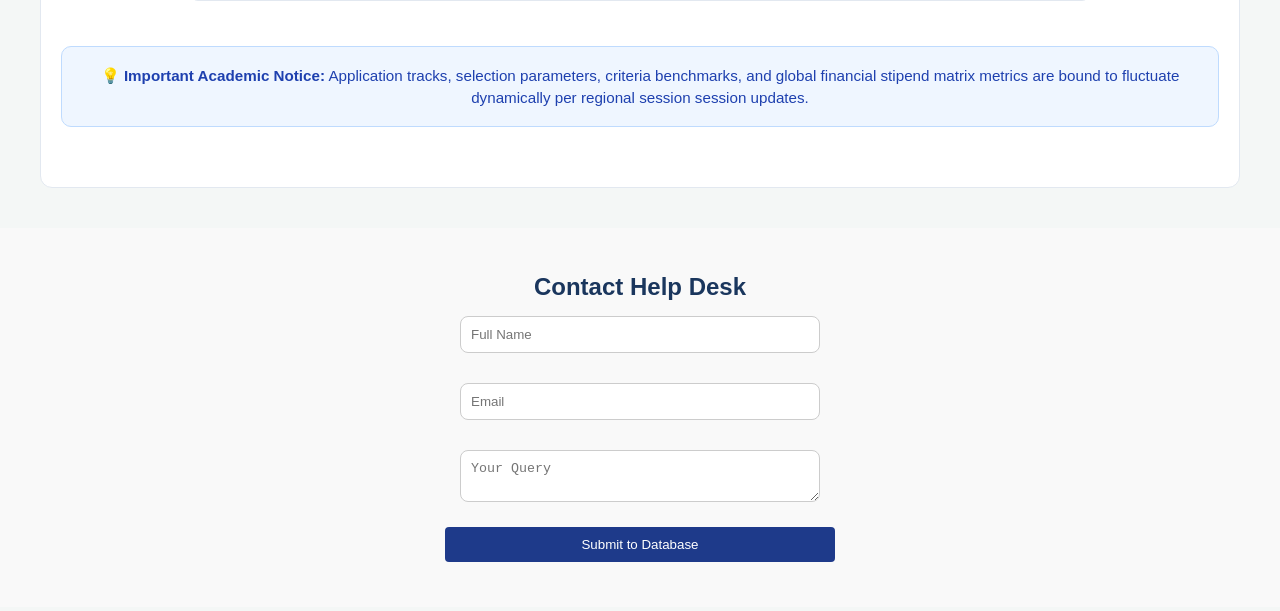
==== commit 1a384fc3: "Add files via upload" ====
--- a/index.html
+++ b/index.html
@@ -90,7 +90,7 @@
                             </select>
                         </div>
                     </div>
-                <button type="submit" class="btn btn-primary btn-search"><i class="fas fa-sliders-h"></i> Apply Filters</button>
+<button type="button" onclick="filterScholarships()">Search</button>
                 </form>
             </div>
         </div>
@@ -123,13 +123,11 @@
 </section>
         
 
-    
          <button type="button" 
         onclick="window.location.href='apply.html';" 
         style="padding: 12px 24px; background-color: #2e7d32; color: white; border: none; border-radius: 5px; cursor: pointer; font-size: 16px;">
     Apply Now
 </button>
-
 
         <script>
     document.querySelectorAll('a[href="#"]').forEach(anchor => {
@@ -359,7 +357,6 @@
     <script src="student-reviews.js"></script>
     <script src="admin-contact.js"></script> <script src="final-patch.js"></script>
     <section style="padding: 20px; font-family: sans-serif;">
-    
     </div>
 
     <hr>
@@ -380,7 +377,6 @@
         location.reload(); // Page refresh hoga taake dashboard update ho jaye
     });
 
-    
     fetch(dbUrl)
     .then(res => res.json())
     .then(data => {
@@ -433,7 +429,6 @@
 </div>
 
 
-
 <div class="scholarship-card">
     <h4>University of Germany Scholarship</h4>
     <button onclick="toggleSave(this)" id="saveBtn">🤍 Save to Profile</button>
@@ -533,8 +528,6 @@
 }
 </script>
 
-
-
 <div class="timer-card">
     <p>Application Deadline in:</p>
     <div id="countdown" class="timer-display">Loading...</div>
@@ -565,7 +558,6 @@
         </ul>
 
 
-        
         <h3>Popular Scholarship Filters</h3>
         <button>Undergraduate</button> <button>Graduate</button> 
         <button>Fully Funded</button> <button>Canada</button>
@@ -632,7 +624,7 @@
         
         event.preventDefault(); 
         
-        // Yahan aap apna message dikhayein
+        
         alert("Success! Your application has been submitted.");
         
         // Agar aap chahti hain ke data waisa hi rahe toh 'reset' na likhein
@@ -683,4 +675,10 @@
         <h3>Commonwealth Scholarship</h3>
         <p>UK study program.</p>
     </div>
+</div>
+    </div>
+    <div class="scholarship-card" data-name="china">
+        <h3>china  Scholarship</h3>
+        <p>china study program.</p>
+    </div>
 </div>
